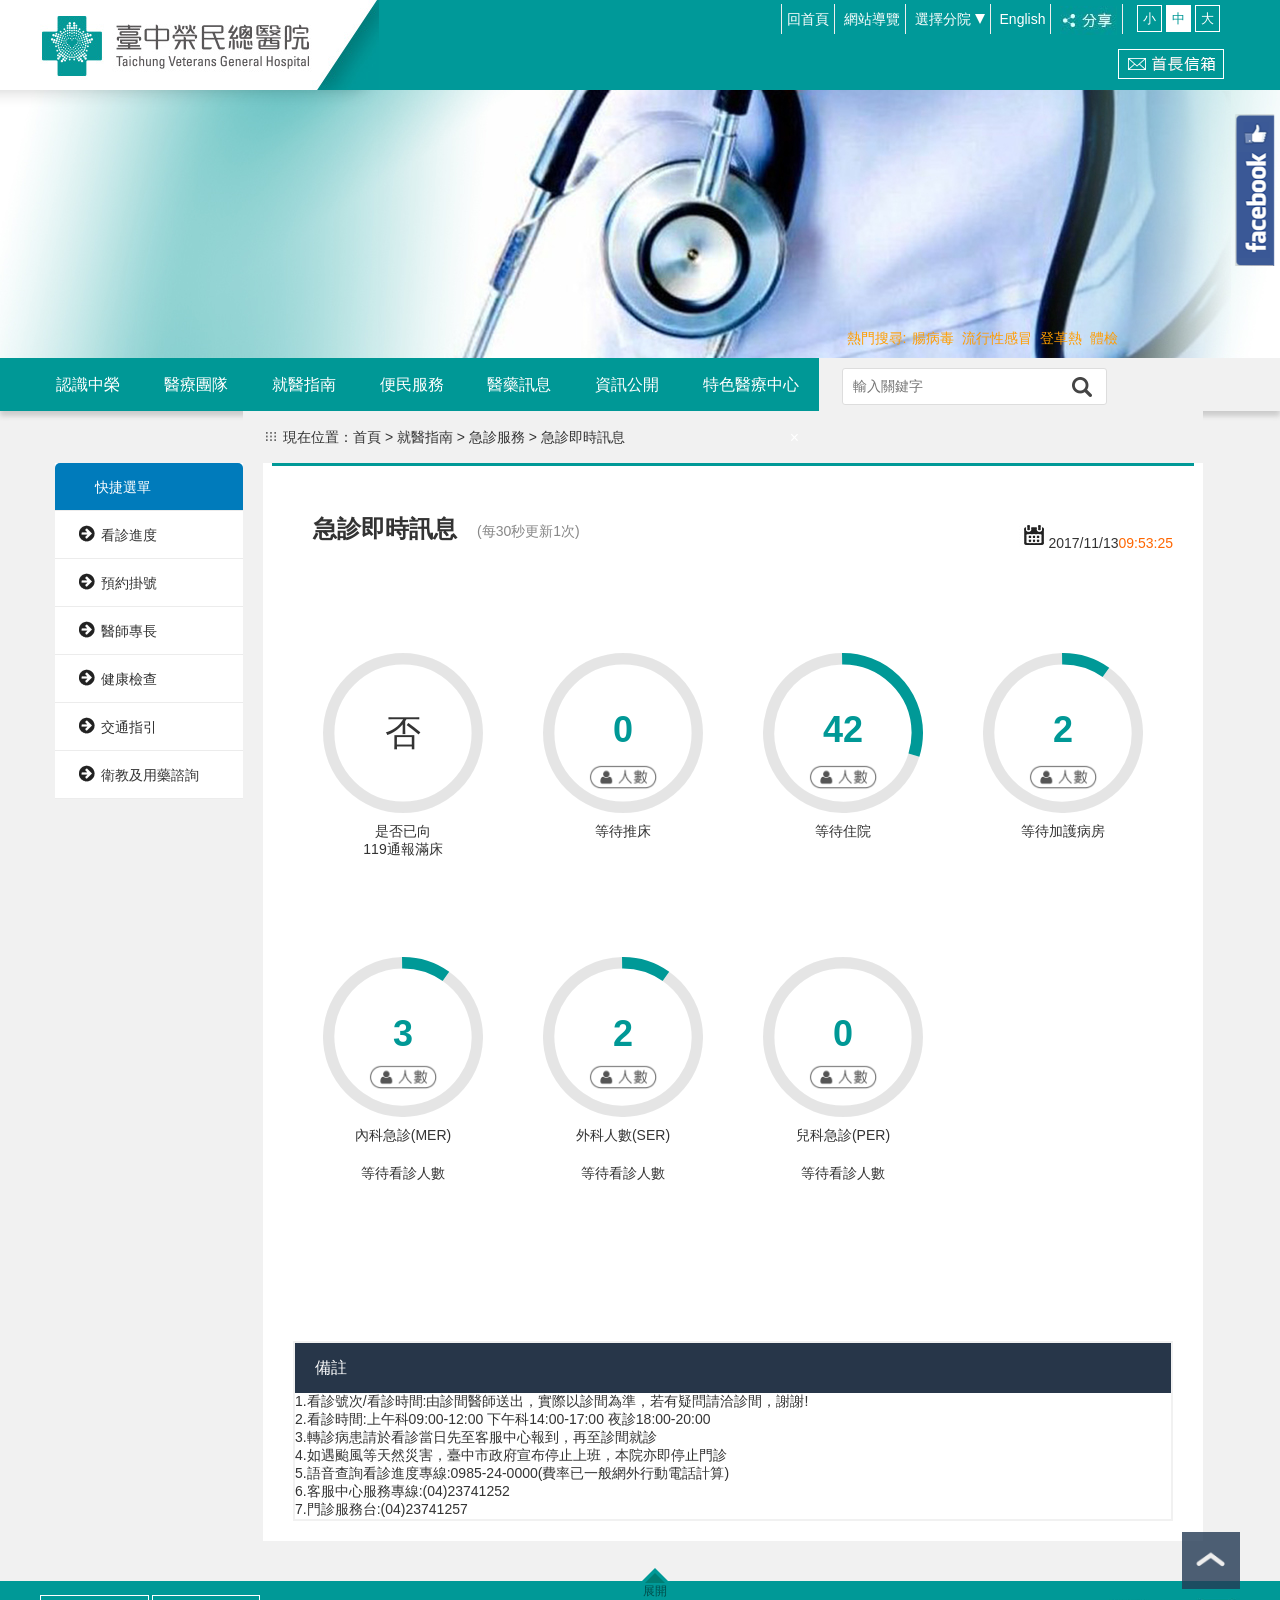
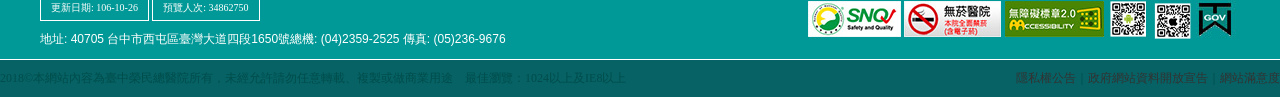
==== yiyuan/急診即時訊息.html @ 3c684f99 "a" ====
<html lang="en">
<head>
    <meta charset="UTF-8">
    <title>急診即時訊息</title>
    <meta name="viewport" content="width=device-width, initial-scale=1, maximum-scale=1, user-scalable=no">
    <meta name="apple-mobile-web-app-capable" content="yes">
    <meta name="apple-mobile-web-app-status-bar-style" content="black">
    <meta name="format-detection" content="telephone=no">
    <link href="assets/css/swiper.min.css" rel="stylesheet"/>
    <link href="assets/css/base.css" rel="stylesheet"/>
    <link href="assets/css/main.css" rel="stylesheet"/>
    <link href="assets/css/schedule.css" rel="stylesheet">
    <link href="assets/css/gongneng.css" rel="stylesheet"/>

    <!-- jQuery v1.9.1 -->
    <script type="text/javascript" src="assets/lib/jquery.min.js"></script>
    <!-- fancyBox v2.1.5 -->
    <link type="text/css" rel="stylesheet" href="assets/css/jquery.fancybox.css" />
    <script type="text/javascript" src="assets/lib/jquery.fancybox.min.js"></script>
    
</head>
<body id="body">
    <header class="header danwei-header" id="header">

        <div class="top-col">

        <div class="mw clearfix">

                <div class="search-icon-col">
                    <img class="search-icon" src="assets/img/home_03.png">
                </div>

            		<span class="search-col">

                        <span class="input-col">
                        <input type="text" placeholder="關鍵字搜尋..." />
                        <img  src="assets/img/home_03.png">
                        </span>


                        <span class="text-col">熱門搜尋: 腸病毒 流行性感冒 登革熱</span>

                    </span>

                  <span class="font-col">
                        <button type="button" id="button-small" class="button-classclose" onClick="doZoom(12)">小</button>

                        <button type="button" id="button-mid" class="button-classon" onClick="doZoom(14)">中</button>

                        <button type="button" id="button-big" class="button-classclose" onClick="doZoom(16)">大</button>
                    </span>

        </div>

        </div>


        <div class="mw-top second-col clearfix">


            <a href="index.html" >
                        <img class="logo-col" src="assets/img/danwei/danwei_logo.jpg" />
            </a>


            <span class="link">


                <span class="left-text">

                 <span class="line-col">
                 <a href="index.html">
                 <font color="#FFFFFF">
                回首頁
                </font>
                </a>
                </span>
                <span class="line-col">
                網站導覽
                </span>

               <span class="line-col">
                    <span class="text-detail">
                    選擇分院 <div class="T3"></div>
                    </span>

                    <div class="xiala-list" style="color:#000"> 
                        <div>——分院——</div>
                        <a href="###" style="color:#000">埔里分院</a>
                        <a href="###" style="color:#000">嘉義分院</a>
                        <a href="###" style="color:#000">灣橋分院</a>
                       <div>——版本——</div>
                        <a href="###" style="color:#000">國際醫療</a>
                        <a href="###" style="color:#000">兒童專區</a>
					</font>
                    	</div>

                </span>


                </span>

                <span class="line-col">
              <a  href="index_en.html"><font color="#FFFFFF">English</font></a>
                </span>


           <span class="line-col" >

                <span class="share">
				<a class="fancybox" data-fancybox-type="iframe" href="https://www.addtoany.com/share#url=http://hospita.dodobar.tw">
                    <img src="assets/img/department_05.jpg" />
                </a>
				<script type="text/javascript">
                    $(".fancybox").fancybox();
                </script>
                </span>

           </span>
               
                     <span class="jia-jian"  >

                                         <span class="font-col">
                                                    <button type="button" id="button-small-m" class="button-class1" onClick="doZoom(12)">小</button>

                                                    <button type="button" id="button-mid-m" class="button-class2" onClick="doZoom(14)">中</button>

                                                    <button type="button" id="button-big-m" class="button-class1" onClick="doZoom(16)">大</button>
                                         </span>
                    </span>
            </span>


            <span class="yuyan">
                <a href="mailto:12424@qq.com" ><img  src="assets/img/home_21.png" style="top:+5px; "></a>
            </span>




        </div>

        <div class="hover-col" >
            <a href="javascript:void(0)" >
                <img src="assets/img/shareCol_01.png" />
                <div class="fb-page"  id="fb-page"  data-href="https://www.facebook.com/vghtc/" data-tabs="timeline" data-height="550"  data-width="350" data-small-header="true" data-adapt-container-width="false" data-hide-cover="false" data-show-facepile="true">
                    <blockquote cite="https://www.facebook.com/vghtc/" class="fb-xfbml-parse-ignore">
                    </blockquote>
                </div>
            </a>
        </div>

        <img class="menu-list" src="assets/img/menu.jpg" />

          
        <div class="menu-col clearfix">

        <div class="mw">
        <a href="index.html" class="logo-link">
                    <img class="logo" src="assets/img/logo.png" />
        </a>

               <div class="a danwei-menu daohan">
                 	 <a href="###">認識中榮</a>
			      	 <a href="###">醫療團隊</a>
			      	 <a href="###">就醫指南</a>
			      	 <a href="###">便民服務</a>
			      	 <a href="###">醫藥訊息</a>
			      	 <a href="###">資訊公開</a>
			      	 <a href="###">特色醫療中心</a>
            </div>


      <span class="search-col search-cld">
            <input type="text" placeholder="關鍵字搜尋" />
            <img src="assets/img/danwei/danwei_19.png">
        </span>



	     </div>

        </div>




    </header>


<div class="danwei-banner">


    <div class="banner-img" style="background: url('assets/img/gongneng/banner01.jpg') center center;background-size:cover;">

        <div class="mw">

            <div class="hot-search">熱門搜尋: <a href="###">腸病毒</a> <a href="###">流行性感冒</a> <a href="###">登革熱</a> <a href="###">體檢</a></div>

        </div>

    </div>


          <div class="themiddleof menu-list-col">
        <div class="themiddleof1">

      	 <a href="###">認識中榮</a>
      	 <a href="###">醫療團隊</a>
      	 <a href="###">就醫指南</a>
      	 <span class="has-child">

             <span>便民服務</span>

             <div class="child-list">
                 <a href="###">申辦服務</a>
                 <a href="###">院內環景導覽</a>
                 <a href="###">首長信箱</a>
                 <a href="###">看診進度</a>
                 <a href="###">急診．住院名單查詢</a>
                 <a href="###">衛教專區</a>
                 <a href="###">訪視新生兒</a>
                 <a href="###">服務電話</a>
                 <a href="###">藥物諮詢</a>
                 <a href="###">熱門網頁推薦</a>
                 <a href="###">身心障礙資訊</a>
                 <a href="###">捐物/捐款徵信</a>
                 <a href="###">器官移植專區</a>
                 <a href="###">QR Code & APP專區</a>
             </div>

         </span>
      	 <a href="###">醫藥訊息</a>
      	 <a href="###">資訊公開</a>
      	 <a href="###">特色醫療中心</a>

            <span class="menu-close">×</span>


      </div>
      		<div class="themiddleof2">
            <a href="###" class="search" style="width:350px; height:100%; background-color:#f1f1f1;">
                <input type="text" placeholder="輸入關鍵字" style="margin-top:10px;" />
                <img src="assets/img/home_03.png" style="display:inline-block; left:250px; margin-top:10px"/>
            </a>
        
        </div>
        </div>
    <div class="content-col">
        <div class="content" >
            <div class="leftnavigation">
                <a href="###" class="on"><img src="assets/img/gongneng/gongneng_15.png" />快捷選單</a>
                <a href="###"><img src="assets/img/gongneng/gongneng_15.png" />看診進度</a>
                <a href="###"><img src="assets/img/gongneng/gongneng_15.png" />預約掛號</a>
                <a href="###"><img src="assets/img/gongneng/gongneng_15.png" />醫師專長</a>
                <a href="###"><img src="assets/img/gongneng/gongneng_15.png" />健康檢查</a>
                <a href="###"><img src="assets/img/gongneng/gongneng_15.png" />交通指引</a>
                <a href="###"><img src="assets/img/gongneng/gongneng_15.png" />衛教及用藥諮詢</a>
            </div>
            <div class="rightnavigation notPicDetail">
            
                <span id="d" class="title-col"><img src="assets/img/gongneng/gongneng_03.png" class="nonoimg">現在位置：首頁  >  就醫指南  >  急診服務  >   急診即時訊息 </span>
                <div class="rightnavigation_nav">
                    <h3 class="title"  style="float:left; font-size:24px;">急診即時訊息</h3><span style="position:relative;top:+30px;color:#888888;">(每30秒更新1次)</span>
<span style="position:relative;top:+30px;float:right;"><img src="assets/img/zixun/zixun_11.jpg">2017/11/13<span style="color:#F60">09:53:25</span></span>
<div style="clear:both"></div>
                    
                    <div class="newContent">
		
         <ul class="yuanhuan clearfix" style=" margin:10% 0 10% 0; display: block;">
                <li>
                <div id="circle1" class="annulus-col"></div>

                <div class="middle">
                    否
                </div>

                <p>是否已向<br/>
                119通報滿床</p>
                </li>
                <li>
                    <div id="circle2" class="annulus-col"></div>

                    <div class="middle">
                        <b class="green">0</b>
                    </div>
                    <img src="assets/img/renshu.png"/>


                    <p>等待推床</p>
                </li>
                <li>
                    <div id="circle3" class="annulus-col"></div>

                    <div class="middle"><b class="green">42</b></div>
                    <img src="assets/img/renshu.png"/>

                    <p>等待住院</p>
                </li>
                <li>
                    <div id="circle4" class="annulus-col"></div>

                    <div class="middle"><b class="green">2</b></div>
                    <img src="assets/img/renshu.png"/>

                    <p>等待加護病房</p>
                </li>
            </ul>
            
            <!------------------------------------------------>
            
            <ul class="yuanhuan clearfix" style=" margin:10% 0 10% 0; display: block;">
                
                <li>
                    <div id="circle5" class="annulus-col"></div>

                    <div class="middle">
                        <b class="green">3</b>
                    </div>
                    <img style="top:+45%;" src="assets/img/renshu.png"/>


                    <p>內科急診(MER)</p><p>等待看診人數</p>
                    
                </li>
                <li>
                    <div id="circle6" class="annulus-col"></div>

                    <div class="middle"><b class="green">2</b></div>
                    <img style="top:+45%;" src="assets/img/renshu.png"/>

                    <p>外科人數(SER)</p>
                    <p>等待看診人數</p>
                </li>
                <li>
                    <div id="circle7" class="annulus-col"></div>

                    <div class="middle"><b class="green">0</b></div>
                    <img style="top:+45%;" src="assets/img/renshu.png"/>

                    <p>兒科急診(PER)</p>
                    <p>等待看診人數</p>
                </li>
            </ul>
            </div>
                        
                        

 <div style="clear:both;height:60px;"></div>
 
<ul style="border: 2px #f1f1f1 solid">
<li style="width:100%; float:left; background-color:#273649">
<span class="left" style="margin-left:20px; margin-top: 20px; height:50px; line-height:50px; color:#FFF; font-size:16px">備註</span>
</li> 
                                     
<li class="item" style="word-break:break-all; width:100%;">
<span>1.看診號次/看診時間:由診間醫師送出，實際以診間為準，若有疑問請洽診間，謝謝!<br></span>
<span>2.看診時間:上午科09:00-12:00 下午科14:00-17:00 夜診18:00-20:00<br></span>
<span>3.轉診病患請於看診當日先至客服中心報到，再至診間就診<br></span>
<span>4.如遇颱風等天然災害，臺中市政府宣布停止上班，本院亦即停止門診<br></span>
<span>5.語音查詢看診進度專線:0985-24-0000(費率已一般網外行動電話計算)<br></span>
<span>6.客服中心服務專線:(04)23741252<br></span>
<span>7.門診服務台:(04)23741257<br></span>
</li>
</ul>
							



                    

                     </div>                  
					</div>
                   </div>
	            </div>
            </div>
	   </div>
    </div>
</div>


  <div class="zhankai">
     <div class="mw"> 

         <div class="zhankai-btn" id="zhankai-btn">
         <div class="zhankai-btn-small" id="zhankai-btn-small"></div>
         <span id="zhankai-btn-name">展開</span></div>
            

     <ul class="list clearfix" id="list-clearfix" hidden="li";>
                <BR>
                <li>
                    <div class="title">認識中榮</div>

                    <a href="###">
                        我們的家長
                    </a>
                    <a href="###">
                        沿革
                    </a>

                    <a href="###">
                        特色與貢獻
                    </a>

                    <a href="###">
                        組織架構
                    </a>


                    <a href="###">
                        醫療服務及研究統計．<br/>
                        服務規模
                    </a>



                    <a href="###">
                        願景．未來展望
                    </a>

                    <a href="###">
                        我們的榮耀
                    </a>

                    <a href="###">
                        民眾感謝函
                    </a>
                    
                    
                     <div class="title">就醫指南</div>
                    <a href="###"></a>

                    <a href="###">院內停車位資訊</a>
                    <a href="###">掛號服務</a>
                    <a href="###">門診服務</a>
                    <a href="###">住院暨出院服務</a>
                    <a href="###">急診服務</a>
                    <a href="###">收費說明</a>
                    <a href="###">高階健康檢查</a>
                    <a href="###">交通指南</a>
                    <a href="###">病人權利</a>
                    <a href="###">常見問答集</a>

                </li>

         <li>
           <div class="title">醫療團隊</div>
             <a href="###">內科部</a>
             <a href="###">外科部</a>
             <a href="###">婦女醫學部</a>
             <a href="###">兒童醫學部</a>
             <a href="###">口腔醫學部</a>
			 <a href="###">家庭醫學部</a>
             <a href="###">眼科部</a>
             <a href="###">護理部</a>
             <a href="###">藥學部</a>
             <a href="###">重症醫學部</a>
             <a href="###">神經醫學中心</a>
             <a href="###">心臟血管中心</a>
             <a href="###">放射線部</a>
             <a href="###">病理檢驗部</a>
             <a href="###">急診部</a>
             <a href="###">骨科部</a>
             <a href="###">精神部</a>
             <a href="###">耳鼻喉頭頸部</a>
             <a href="###">麻醉部</a>
             <a href="###">放射腫瘤部</a>
             <a href="###">復健科</a>
             <a href="###">皮膚科</a>
             <a href="###">核醫部</a>
             <a href="###">傳統醫學科</a>
             <a href="###">營養室</a>
             <a href="###">品質管理中心</a>
             <a href="###">感染管制中心</a>                   

           </li>

                <li>
                    <div class="title">便民服務</div>

                    
                    <a href="###">申辦服務</a>
                    <a href="###">院內環境導覽</a>
                    <a href="###">首長信箱</a>
                    <a href="###">看診進度</a>
                    <a href="###">急診，住院名單查詢</a>
                    <a href="###">衛教專區</a>
                    <a href="###">訪視新生兒</a>
                    <a href="###">服務電話</a>
                    <a href="###">藥物諮詢</a>
                    <a href="###">熱門網頁推薦</a>
                    <a href="###">身心障礙資訊</a>
                    <a href="###">捐物/捐款徵信</a>
                    <a href="###">器官移植專區</a>
                    <a href="###">QR Code & APP專區</a>


                </li>


                <li>
                    <div class="title">訊息專區</div>
                    <a href="###">最新消息</a>

                    <a href="###">門診公告</a>
                    <a href="###">重大政策</a>
                    <a href="###">徵才訊息</a>
                    <a href="###">學術活動訊息</a>
                    <a href="###">記者會訊</a>
                    <a href="###">門診衛教時間</a>
                    <a href="###">中榮醫訊與中榮醫教</a>
                    <a href="###">多媒體專區</a>
		
					<a href="###"></a>
					<a href="###"></a>
                    <a href="###"></a>
                    <a href="###"></a>
                    <a href="###"></a>
                    <a href="###"></a>
                    <a href="###"></a>
                    <a href="###"></a>
                     <div class="title">專業人士常用連結</div>
                     <a href="###">品質指標資訊平台</a>
                     <a href="###">轉診轉檢報告查詢</a>
                     <a href="###">代檢報告查詢</a>
                     <a href="###">中榮轉診檢資訊平台</a>
                     <a href="###">AIR代檢報告查詢</a>
                     <a href="###">外包人員專屬資料系統</a>
                     <a href="###">榮家榮院專屬資料系統</a>
                     <a href="###">其他連結推薦</a>
                </li>


                <li>
                    <div class="title">資訊公開</div>
                    <a href="###">政府公開資訊</a>
                    <a href="###">主題專區</a>
                    <a href="###">權利宣告</a>
                    <a href="###">網站滿意度調查</a>
                    <a href="###">問卷調查</a>
                    <a href="###">病人滿意度調查檢果 <br>與改善措施</a> 
                    <a href="###">下載專區</a>
                    
                    <a href="###"></a>
                    <a href="###"></a>
                    <a href="###"></a>
                    <a href="###"></a>
                    <a href="###"></a>
                    <a href="###"></a>
                    <a href="###"></a>
                    <a href="###"></a>
                    <a href="###"></a>
                    <a href="###"></a>
                    
                    <div class="title">院內相關連結</div>
                  	<a href="###">員工入口網</a>
                    <a href="###">新進人員報到專區</a>
                    <a href="###">中榮ｅ學網</a>
                    <a href="###">本院合作醫院</a>
                    <a href="###"></a>
                    <a href="###"></a> 
                    <a href="###"></a>
                    <a href="###"></a>
                </li>


                <li>
                    <div class="title">特色醫療中心</div>
					<a href="###">國際醫療中心</a>
                    <a href="###">整合性癌症中心</a>
                    <a href="###">遺傳諮詢中心</a>
                    <a href="###">高齡醫學中心</a>
                    <a href="###">整合癌症資源中心</a>
                    <a href="###">攝護腺疾病防治中心</a>
                    <a href="###">安寧緩和醫學科</a>
                    <a href="###">健康管理中心</a>
                    <a href="###">美容醫學中心</a>
                    <a href="###">中榮技術轉移中心</a>
                    <a href="###">臨床試驗中心</a>
                    <a href="###">醫學倫理與法律中心</a>
                    <a href="###">糖尿病人保健中心</a>
                    <a href="###">磁振造影健檢中心</a>
                    <a href="###">腦中風中心</a>
                    <a href="###">生殖醫學中心</a>
                    <a href="###">罕病暨血友病中心</a>
                    <a href="###">兒童發展聯合評估中心</a>
                    <a href="###">中榮植牙中心</a>
                    <a href="###">肝病中心</a>

                </li>


            </ul>
        </div>


    </div>

    <footer class="footer" style="clear: both;">




        <div class="mw">


 
            <div class="clearfix">

              <div class="left">
                <div class="riqi">
                <span class="green-bg">更新日期: 106-10-26</span>
                <span class="green-bg">預覽人次: 34862750</span>
                </div>

                  <div class="left"><span>地址: 40705 台中市西屯區臺灣大道四段1650號</span><span>總機: (04)2359-2525</span>  <span> 傳真: (05)236-9676</span>
                  </div>
      </div>          

                <div class="right">
                    <img src="assets/img/home_89.png">
                    <img src="assets/img/home_92.png">
                    <img src="assets/img/home_94.png">
                    <img src="assets/img/home_95.png">
                    <img src="assets/img/home_96.png">
                    <img src="assets/img/home_97.png">

	           </div>

            </div>

            <img class="to-top" id="scrollTop" src="assets/img/home_98.png">

      </div>

 		<div class="clearfix wenzi">
         <div class="left-moblie">
                2018©本網站內容為臺中榮民總醫院所有，未經允許請勿任意轉載、複製或做商業用途　最佳瀏覽：1024以上及IE8以上
				</div>
                <div class="right-moblie">
                         <a href="###">隱私權公告</a>｜<a href="###">政府網站資料開放宣告</a>｜<a href="###">網站滿意度</a>
                </div>
            </div>

</footer>


<script src="assets/lib/circle-progress.js"></script>
<script src="assets/lib/swiper.min.js"></script>
<script src="assets/js/common.js"></script>
<script>
function doZoom(size){
if(size==12)
{
var size=12;
document.getElementById("button-small").className='button-class2';
document.getElementById("button-mid").className='button-class1';
document.getElementById("button-big").className='button-class1';
document.getElementById("button-small-m").className='button-class2';
document.getElementById("button-mid-m").className='button-class1';
document.getElementById("button-big-m").className='button-class1';
var chagefz=document.getElementById("body");
chagefz.style.fontSize=Number(size)+ "px" ;
}
if(size==14)
{
var size=14;	
document.getElementById("button-small").className='button-class1';
document.getElementById("button-mid").className='button-class2';
document.getElementById("button-big").className='button-class1';

document.getElementById("button-small-m").className='button-class1';
document.getElementById("button-mid-m").className='button-class2';
document.getElementById("button-big-m").className='button-class1';
var chagefz=document.getElementById("body");
chagefz.style.fontSize=Number(size)+ "px" ;
}
if(size==16)
{
var size=16;
document.getElementById("button-small").className='button-class1';
document.getElementById("button-mid").className='button-class1';
document.getElementById("button-big").className='button-class2';

document.getElementById("button-small-m").className='button-class1';
document.getElementById("button-mid-m").className='button-class1';
document.getElementById("button-big-m").className='button-class2';
var chagefz=document.getElementById("body");
chagefz.style.fontSize=Number(size)+ "px" ;
}
}


 
	    $(".header .menu .share .hover-col a").click(function()
    {	$("#fb-page").toggle();
	    $(this).parent().toggleClass("active");	
    });
	
$(".header .menu .share .hover-col a").click(function(d, s, id) {	

  var js, fjs = d.getElementsByTagName(s)[0];
  if (d.getElementById(id)) return;
  js = d.createElement(s); js.id = id;
  //js.src = 'https://connect.facebook.net/zh_TW/sdk.js#xfbml=1&version=v2.12';
  fjs.parentNode.insertBefore(js, fjs);
}(document, 'script', 'facebook-jssdk'));
	
  $(".zhankai-btn").click(function()
    {
		$("#list-clearfix").toggle();
		if($("#zhankai-btn-name").text() =='收起')
		{
		document.getElementById("zhankai-btn-name").innerHTML='展開';	
		document.getElementById("zhankai-btn").className = " zhankai-btn";
		document.getElementById("zhankai-btn-small").className = "zhankai-btn-small";
		
		}
		else
		{
		document.getElementById("zhankai-btn-name").innerHTML='收起';  	
		document.getElementById("zhankai-btn").className = " zhankai-btn-close";
		document.getElementById("zhankai-btn-small").className = "zhankai-btn-close-small";
		
		}
    });
	    $(".rightnavigation .rightnavigation_nav .rightnavigation_content .bottom li .top").click(function()
    {
        $(this).parent().toggleClass("active");

    });



    $(".header .menu-list").click(function()
    {
        $("body").addClass("active");
    });



    $(".header .search-icon").click(function()
    {
        $(this).parent().next().toggleClass("active");
    });


	
    $("table tr .aboutNews").click(function() {
        window.location.href = "最新消息詳情.html"
    });
	
	 $('#circle1').circleProgress({
		startAngle:4.7,
        value: 0,
        size: 160,
        easing: "circleProgressEasing",
        fill: {
            color:"#009997"
        }
    });

    $('#circle2').circleProgress({
		startAngle:4.7,
        value: 0,
        size: 160,
        easing: "circleProgressEasing",
        fill: {
            color:"#009997"
        }
    });

    $('#circle3').circleProgress({
		startAngle:4.7,
        value: 0.3,
        size: 160,
        easing: "circleProgressEasing",
        fill: {
            color:"#009997"
        }
    });
	
	$('#circle4').circleProgress({
		startAngle:4.7,
        value: 0.1,
        size: 160,
        easing: "circleProgressEasing",
        fill: {
            color:"#009997"
        }
    });

	$('#circle5').circleProgress({
		startAngle:4.7,
        value: 0.1,
        size: 160,
        easing: "circleProgressEasing",
        fill: {
            color:"#009997"
        }
    });
	
	$('#circle6').circleProgress({
		startAngle:4.7,
        value: 0.1,
        size: 160,
        easing: "circleProgressEasing",
        fill: {
            color:"#009997"
        }
    });
	
	$('#circle7').circleProgress({
		startAngle:4.7,
        value: 0,
        size: 160,
        easing: "circleProgressEasing",
        fill: {
            color:"#009997"
        }
    });

if($(window).width()<=640)
{

    $(".menu-list-col .has-child>span").click(function()
    {
        $(this).parent().toggleClass("active");

    });

}

	
</script>

</body>
</html>
---- yiyuan/assets/css/base.css ----
/*reset.css*/
html{color: #000;background: #fff;overflow-y: scroll;-webkit-text-size-adjust: 100%;-ms-text-size-adjust: 100%;}
html *{outline: 0;-webkit-text-size-adjust: none;-webkit-tap-highlight-color: rgba(0,0,0,0)}
html,body{width:100%;height:100%;font-family: sans-serif;font-size:14px;}
body,div,dl,dt,dd,ul,ol,li,h1,h2,h3,h4,h5,h6,pre,code,form,fieldset,legend,input,textarea,p,blockquote,th,td,hr,button,article,aside,details,figcaption,figure,footer,header,hgroup,menu,nav,section{margin: 0;padding: 0}
input,select,textarea{font-size: 100%}
table{border-collapse: collapse;border-spacing: 0}
fieldset,img{border: 0}
abbr,acronym{border: 0;font-variant: normal}
del{text-decoration: line-through}
address,caption,cite,code,dfn,em,th,var{font-style: normal;font-weight: 500}
ol,ul{list-style: none}
caption,th{text-align: left}
h1,h2,h3,h4,h5,h6{font-size: 100%;font-weight: 500}
q:before,q:after{content: ''}
sub,sup{font-size: 75%;line-height: 0;position: relative;vertical-align: baseline}
sup{top: -.5em}
sub{bottom: -.25em}
a:hover{text-decoration: none;}
ins,a{text-decoration: none}


/** common **/
html{height:100%;}
body{font-family: "微软正黑体","Microsoft YaHei",Arial;min-height:100%;-webkit-font-smoothing: antialiased;color:#333;min-height:100%;}
button{border:0px;text-align: center;cursor: pointer;display: inline-block;}
button,input,select,textarea{font-family: Microsoft YaHei;}
input:active{border:1px solid #000;}
input[type=text],textarea,select,input[type=password]{padding-left:10px;box-sizing: border-box;border:1px solid #cfd6e2;}
input[type=button]{border:1px solid #cfd6e2;cursor: pointer;}
a{color:#333;}
a:hover{color:#009997;}
.fl{float: left;}
.hide{display: none;}
.show{display: block;}
.clearfix:after{content:''; display: block; height:0; clear:both;}
.clearfix{zoom:1;}
.button-class1{
border:solid 1px #FFFFFF; 
background-color:#009896; 
color:#FFF;
width:25px;text-align: center;
line-height: 25px;}
.button-class2{
border:solid 1px #FFFFFF;
background-color:#FFFFFF; 
color:#009896;
    width:25px;text-align: center;
    line-height: 25px;}
.button-classon{
border:solid 1px #000;
background-color:#000; 
color:#FFF;
width:25px;text-align: center;
line-height: 25px;
}
.button-classclose{
border:solid 1px #000; 
background-color:#FFF; 
color:#000;
width:25px;text-align: center;
line-height: 25px;
;}
.mt10{margin-top:10px!important;}

.green{color:#009896!important;}


.modal-col{width:100%;height:100%;position: fixed;background: rgba(0,0,0,0.5);top:0;left:0;z-index:1000;display: none;}
.modal-dialog{width:802px;height:100%;display: table;margin:0 auto;}
.modal-dialog-col{display: table-cell;vertical-align: middle;}
.modal-dialog-col .bigPic{width:800px;}

.modal-dialog-col .close-col{display: block;margin:20px auto 0 auto;color:#fff;font-size:14px;border-radius: 5px;padding:0 10px;background: #6e757c;}
.modal-dialog-col .close-col .cha{font-size:24px;}
.modal-dialog-col .close-col span{display: inline-block;vertical-align: middle;}

.red-text{color:#ff0000!important;}


.modal-agree-col{width:100%;height:100%;position: fixed;background: rgba(0,0,0,0.5);top:0;left:0;z-index:1000;display: none;}
.modal-agree-dialog-col{width:40%;height:50%;background-color: white; border-radius: 10px; position: absolute; top: 0; left: 0; bottom: 0px; right: 0px; margin: auto; padding: 40px; overflow:scroll;}
.modal-agree-dialog-col .title{font-size: 20px; color: black; display: block; margin-bottom: 20px;}
.modal-agree-dialog-col .content{font-size: 14px; text-align: left; background:#FFF;}

.modal-agree-dialog-col .close-col{display: block;margin:60px auto 0;color:#fff;font-size:14px;border-radius: 5px;padding:5px 20px;background: #007571;}
/****************************************************/
    ul.drop-down-menu {
        border: #ccc 1px solid;
        display: inline-block;
        font-family: 'Open Sans', Arial, sans-serif;
        font-size: 13px;
    }
	    ul.drop-down-menu a:hover { /* 滑鼠滑入按鈕變色*/
        color: #red;
    }
    ul.drop-down-menu li:hover > a { /* 滑鼠移入次選單上層按鈕保持變色*/
        
        color: #red;
    }

  ul.drop-down-menu ul { /*隱藏次選單*/
        display: none;
    }

    ul.drop-down-menu li:hover > ul { /* 滑鼠滑入展開次選單*/
        display: block;
    }

	ul.drop-down-menu li ul li img{
		
	float:left; margin-top:10px;
	}

.danwei-banner .news-list li .teg{border-radius: 0;width:60px;height:60px;padding:12px;box-sizing: border-box;text-align: center;top:0;}
				
.T3 {
border-right: 5px solid #009896;
border-left: 5px solid #009896;
border-top: 10px solid #FFF;
display:inline-block;
}
.pageBottom1{background-color: white; position: relative; height: 80px;}
    .pageBottom1 .backBtn{border-radius: 5px; border: solid 2px #2c3e50; position: absolute; left: 5%; margin-left: -45px; width: 90px; margin-top: 30px;}
    .pageBottom1 .backBtn span{position: relative; top: 5px; margin-right: 10px;}
    .pageBottom1 .backBtn:hover{background-color: #f0f4f4;}
	.nonoimg{}
	.three-img-1{float:right; margin-right:50px;}
	.three-img{float:right; margin-right:5px;}
	

@media  screen and  (max-width: 640px) {
.pageBottom1{background-color: white; position: relative; height: 80px;}
    .pageBottom1 .backBtn{border-radius: 5px; border: solid 2px #2c3e50; position: absolute; left: 10%; margin-left: -45px; width: 90px; margin-top: 30px;}
    .pageBottom1 .backBtn span{position: relative; top: 5px; margin-right: 10px;}
    .pageBottom1 .backBtn:hover{background-color: #f0f4f4;}
	.nonoimg{ display:none;}
	.three-img-1{ display:none;}
	.three-img{ display:none;}
	.swiper-pagination{display:none;}
	.fancybox{ display:none;}
	.share{ right:10px;}
}



.swiper-pagination-bullet{border:2px solid #fff;background: transparent;opacity: 1;width:12px;height:12px;}
.swiper-pagination-bullet-active{background: #fff;}
---- yiyuan/assets/css/main.css ----
.login-col{/*background: url("../img/loginBg.jpg") right center;*/background-size:cover;height:100%;}

.login-form{position: relative;max-height:100%;overflow: hidden;float:right;}
.login-form .text{font-size:12px;color:#888888;position: absolute;bottom:2%;width:80%;left:7%}
.login-form .bg{width:630px;}

.login-btn{width:67%;position: absolute;top:83%;left:13%;cursor: pointer;}
.login-btn:hover{opacity: 0.9;}


.login-form input{width:67%;position: absolute;border:1px solid #eee;left:13%;height:5.4%;background: transparent;padding-left:10%;line-height: 5.5%;border-radius: 4px;}

.login-form input:focus{border:1px solid #009896;}

.login-form .user{top:54%;}

.login-form .pass{top:61%;}

.login-form .code{top:75%;width:58%;z-index:10;}

.verification-code img{width:30%;position: absolute;top:68%;left:13%;cursor: pointer;}

.refresh{width:8%;position: absolute;height:5%;display: inline-block;top:67.5%;right:19.5%;cursor: pointer;}


body{min-width:1200px;}

.mw{width:1200px;margin:0 auto;position: relative;}
.mw-top{width:1200px;margin:0 auto;position: relative;}

.home{position: relative;}
.banner{width:100%;}
.banner .banner-col{width:100%; display:block;}

.banner .xin{position: relative ;bottom:200px;left:0;}

.home-middle{position: relative;margin-top:0px;left:50%;width:100%;margin-left:-50%;margin-bottom:30px;}
.home-middle .text{font-size:14px;position: absolute;bottom:26%;color:#fff;width:100%;text-align: center;line-height: 22px;}
.home-middle li{float: left;background: #009997;height:250px;overflow:hidden;position: relative}
.home-middle li .bg{display: block;}
.home-middle li .bg1{display: block;}
.home-middle li .top-btn{position: absolute;top:30px;width:236px;left:100px;cursor: pointer;}
.home-middle li .bottom-btn{position: absolute;top:295px;width:192px;left:120px;cursor: pointer;}

.home-middle li .middle-btn{position: absolute;}
.home-middle li .btn1{left:20%;top:6%;cursor: pointer;}
.home-middle li .btn2{left:12%;top:42%;cursor: pointer;}
.home-middle li .btn3{left:12%;top:67%;cursor: pointer;}

.home-middle li .right-btn{position: absolute;height:50%;width:50%;}
.home-middle li .right-btn1{top:0;left:0;}
.home-middle li .right-btn2{top:0;left:50%;}
.home-middle li .right-btn3{top:50%;left:0;}
.home-middle li .right-btn4{top:50%;left:50%;}
.home-middle li .bottom-bg{display: none;}
.home-middle li .bottom-bg1{display: none;}

.home-middle-list a{display: block;float:left;}
.home-middle-list img{display: block;}
.home-middle-list .first-col{width:600px;float:left;}
.home-middle-list .second-col{float:left;}

.footer{background: #009997;color:#fff;height:90px;}
.footer .mw{position: relative;}
.footer a{color:color:#003332;}
.footer .bottom{font-size:12px;}
.footer .left{float:left;line-height:20px;margin-top:12px; font-size:12px;}
.footer .right{float:right;margin-top:15px; }
.footer .left-moblie{float:left;font-size:12px;color:#004d4b;font-family: Microsoft JhengHei;}
.footer .right-moblie{float:right; font-size:12px; color:#004d4b;font-family: Microsoft JhengHei;}
.footer .weizhi{position:absolute;top:12px;}
.footer .riqi{margin-top:-10px;}
.footer .wenzi{
	border-top: 1px solid #fff;
	padding: 10px 0px;
	margin-top: 0px;
	word-break: break-all;
	background-color: #066265;
	height: auto;
	width: 100%;
}

.footer .to-top{position: absolute;right:-64px;width:58px;bottom:70px;cursor: pointer;z-index:10000;}

.green-bg{background:#009997;display:inline-block;padding:2px 10px 2px 10px;color:#FFF; border:1px #FFF solid; margin-top:10px; margin-bottom:-15px; font-size:10px; font-family: Microsoft JhengHei;}
.footer .left .left{padding-bottom:10px;}
.zhankai{background: #f1f1f1;padding:0px 0 0px 0;border-top:2px solid #009997;}
.zhankai .mw{position: relative;}
.zhankai .list li{width:16.6%;box-sizing: border-box;padding-right:36px;font-size:14px;float:left;}
.zhankai .list li a{display: block;padding:4px 0;font-size:16px;color:#444;}
.zhankai .list li a:hover{color:#009896;}
.zhankai .list li .title{font-weight: bold;border-bottom:3px solid #222;padding-top:20px;margin-bottom:10px;font-size:16px;color:#222;padding-bottom:8px;}
/*
.zhankai .zhankai-btn{background: #009997;cursor:pointer;color:#fff;width:100px;height:40px;line-height:40px;position: absolute;left:50%;top:-36px;border-radius: 20px; text-align:center;
 border-color: transparent transparent transparent #0000FF;}
*/
.zhankai .zhankai-btn{
	position: absolute;left:50%;top:-30px;
    border-color: transparent transparent #009997 transparent;
    border-style: solid solid solid solid;
    border-width: 15px;
	font-size:9px;
	text-align:center;
    /* 設定 width、height 可更好理解原理 */
    height: 0px;
    width: 0px;
} 
.zhankai .zhankai-btn-small{
	position: absolute;left:-10px;top:-5px;
    border-color: transparent transparent #007D73 transparent;
    border-style: solid solid solid solid;
    border-width: 10px;
	font-size:9px;
	text-align:center;
    /* 設定 width、height 可更好理解原理 */
    height: 0px;
    width: 0px;
} 
.zhankai .zhankai-btn span{
	position: absolute;left:-25px;top:15px;
	width:50px;
	background:#009997;
	font-size:12px;
	color:#004d4b;
	}

.zhankai .zhankai-btn-close{
	position: absolute;left:50%;top:0px;
    border-color: #009997 transparent transparent transparent;
    border-style: solid solid solid solid;
    border-width: 15px;
	font-size:10px;
	text-align:center;
    /* 設定 width、height 可更好理解原理 */
    height: 0px;
    width: 0px;
} 
.zhankai .zhankai-btn-close-small{
	position: absolute;left:-10px;top:-15px;
    border-color: #007D73 transparent transparent transparent;
    border-style: solid solid solid solid;
    border-width: 10px;
	font-size:9px;
	text-align:center;
    /* 設定 width、height 可更好理解原理 */
    height: 0px;
    width: 0px;
} 
.zhankai .zhankai-btn-close span{
	position: absolute;left:-25px;top:0px;
	width:50px;
	background:#F1F1F1;
	font-size:12px;
	color:#004d4b;
	}

.zhankai .zhankai-btn img{position: relative;top:4px;margin:0 7px;}


.swiper-wrapper,.swiper-slide{height:auto!important;}

.huodong{background: #f3f3f3;color:#b5b5b5;}
.huodong .mw{width:1120px;position: relative;}
.huodong .table{font-size:16px;}
.huodong .table li>div{float:left;margin:0 2px;}
.huodong .table-header>div{border-bottom:2px solid #b5b5b5;line-height:32px;}
.huodong .table-header>div.cell1{padding-left:10px;}
.huodong .table .cell1{width:646px;position: relative;padding-left:100px;box-sizing: border-box;}
.huodong .table .cell1 img{position: absolute;left:10px;}
.huodong .table .cell2{width:152px;text-align: center}
.huodong .table .cell3{width:145px;text-align: center;}
.huodong .table .cell4{width:145px;text-align: center;}
.huodong .table.table-body{padding:10px 0;border-bottom:2px solid #31aba9;}
.huodong .table.table-body li{height:50px;line-height: 50px;}
.huodong .table .icon-new{position: relative;top:9px;margin:0 2px;}

.huodong .tab{border-bottom:2px solid #31aba9;margin-bottom:20px;font-size:18px;padding-top:50px;}
.huodong .tab span{display: inline-block;padding:8px 18px;border-radius: 4px 4px 0 0;border:2px solid #b5b5b5;border-bottom:0;cursor: pointer;}
.huodong .tab .active{background: #31aba9;color:#fff;border:2px solid #31aba9;border-bottom:0;}

.right-arrow-icon{width:20px;height:20px;background: url("../img/home_40.png");backgrounds-size:100% 100%;display: inline-block;position: relative;top:4px;}
.green-btn{background: #31aba9;color:#fff;border-radius: 4px;padding:8px 16px 9px 16px;}
.green-btn:hover{color:#fff;}

.huodong .green-btn{position: absolute;right:0;bottom:-38px;}
.huodong .bottom img{display: none;}

.lunbo .mw{width:1100px;padding:30px 0 16px 0;position: relative;}
.lunbo .swiper-container {
    width: 100%;
    height: 90px;
}
.lunbo1 .swiper-container {
    width: 100%;
    height: 40%;
	margin-bottom:20px;
}
.swiper-slide-img{width:95%; box-shadow:2px 2px 2px 2px #CCCCCC;}
.swiper-slide-date{ font-size:12px; color:#444444; text-align:left;padding:0 5%; word-break:break-all; background:#f1f1f1;}
.swiper-slide-content{ font-size:14px; text-align:left; padding:0 5%; word-break:break-all; overflow:hidden; height:10%;}
.swiper-slide-link{width:95%;font-size:14px; text-align:left;padding-left:5%;font-weight:bold; float:left; margin-top:30px;  height:30px;padding-top:3%; background:#F1f1f1;}
.swiper-slide-link:hover{ width:90%;font-size:14px; text-align:left; padding-left:5%;padding-top:3%; font-weight:bold; float:left; margin-top:30px;background:#008d8b; color:#FFF;padding-right:5%; height:30px;}
.swiper-slide-img:hover{ border:1px #008d8b solid;}
.swiper-slide {
 
    text-align: center;
    font-size: 18px;
    background: #FFF;
    display: -webkit-box;
    display: -ms-flexbox;
    display: -webkit-flex;
    display: flex;
	align-items: center;
	-webkit-box-pack: center;
    -ms-flex-pack: center;
    -webkit-justify-content: center;
 	justify-content: center;
    -webkit-box-align: center;
    -ms-flex-align: center;
    -webkit-align-items: center;

}

.lunbo img{width:172px;}

.lunbo .swiper-button-next.swiper-button-white, 
.swiper-container-rtl .swiper-button-prev.swiper-button-white{background: url("../img/home_76.png");opacity: 1;right:-53px;background-size:100% 100%;}

.lunbo .swiper-button-prev.swiper-button-white, .swiper-container-rtl .swiper-button-next.swiper-button-white{background: url("../img/home_73.png");opacity: 1;left:-56px;background-size:100% 100%;}

.lunbo .swiper-button-next, .swiper-button-prev{width:40px;height:40px;}

.yixun .left{width:50%;float:left;color:#b5b5b5;line-height: 30px;padding-top:70px;}
.yixun .right{width:50%;float:left;color:#b5b5b5;line-height: 30px;padding-top:70px;}
.yixun .left .left-col{width:188px;float:left;margin-right:50px;}
.yixun .left .left-col img{display: block;margin:0 auto;}
.yixun .left .left-col .green-btn{margin-top:30px;display: inline-block;text-align: center;width:160px;}
.yixun .left .right-col{width:320px;float:left;}
.yixun .left .top-col,.yixun .right .top-col{padding-bottom:50px;}


.yixun .child-title{border-top:1px solid #eee;margin-top:60px;width:90%;}

.yixun .left .title-col{font-weight: bold;font-size:24px;position: relative;padding-left:0;color:#009999;padding-bottom:8px;}
.yixun .left .title-col .line{background: #009999;width:3px;height:20px;display:inline-block;position: absolute;left:-20px;top:5px;}

.yixun .left input{width:320px;height:38px;box-sizing: border-box;line-height: 38px;border:1px solid #00a1c4;padding-left:30px;border-radius: 4px 0 0 4px;position: relative;top:1px;}
.yixun .left .dingyue{background: #00a1c4;color:#fff;width:116px;height:40px;display: inline-block;vertical-align:middle;margin:0 2px;border-radius: 0 4px 4px 0;position: relative;left:-8px;}
.yixun .left .quxiao{color:#fff;width:116px;height:40px;display: inline-block;vertical-align: middle;margin:0 2px;border-radius: 4px;}

.yixun .right .swiper-container {
    width: 100%;
    height: 443px;
}

.yixun .right .swiper-container img{width:299px;}

.yixun .right .lunbo-col{border:1px solid #eee;box-shadow: 0 2px 2px #ddd;padding:26px 18px 70px 18px;position: relative;}

.yixun .swiper-pagination{text-align: left;bottom:20px;}

.yixun .swiper-pagination .swiper-pagination-bullet{margin:0 5px;}

.yixun .swiper-pagination-bullet-active{background: #aaaaaa;}

.yixun .right .lunbo-col .green-btn-col{text-align: right;border-top:1px solid #eee;bottom:0;padding-top:10px;padding-bottom:10px;position: absolute;left:0;width:100%;box-sizing: border-box;padding-right:30px;}

.header{position: relative;z-index:10000;}
.header .logo-col{width:220px;margin-top:20px;float:left;}
.header .second-col .logo-col{margin-top:0;}
.header .top-col{border-bottom:1px solid #eee;height:30px;}
.header .top-col .fl{float:right;}
.header .top-col .text-col{line-height: 30px;margin-left:10px;}
.header .search-col{position: relative;margin:0 16px;float:left;}
.header .search-col .input-col{position: relative;}
.header .search-col .input-col img{position: absolute;right:3px;top:0;width:22px;cursor: pointer;}
.header .search-icon-col{display: none;}
.header .search-icon{cursor: pointer;width:22px;margin-left:6px;margin-top:10px;}
.header .search-col input{width:224px;height:26px;line-height: 26px;border:0;border-bottom:1px solid #333;}

.header .top-col .share{padding:0 2px;float:left;display: inline-block;}
.header .top-col .share img{position: relative;top:5px;}

.header .jia-jian{margin-left:10px;}
.header .jia-jian img{position: relative;top:8px;}
.header .top-col .left-text{float:left;margin-left:5px;}
.header .line-col{border-left:1px solid #eee;border-right:1px solid #eee;display: inline-block;line-height:30px;height:30px;padding:0 5px;border-left:0;position: relative;cursor: pointer;z-index:1000;vertical-align: middle;}
.header .line-col-share{border-left:1px solid #eee;border-right:1px solid #eee;display: inline-block;line-height:30px;height:30px;padding:0 5px;border-left:0;position: relative;cursor: pointer;float:left;}
.header .line-col:hover .xiala-list{display: block;}
.header .line-col .xiala-list{position: absolute;background: rgba(255,255,255,0.7);z-index:100;left:-5px;width:145px;top:28px;border:1px solid #eee;border-top:0;box-sizing: border-box;text-align: center;line-height: normal;display: none;}
.header .line-col .xiala-list a{display: block;padding: 10px 0; color:#000;}
.header .line-col .xiala-list a:hover{display: block;padding: 10px 0; color:#FFF; background:#0b9693;}
.header .line-col .xiala-list div{padding:5px 0;}
.header .line-col:first-child{border-left:1px solid #eee;}
.header .line-col img{position: relative;top:2px;}

.header .menu{float:right;margin-top:0px; display:block;}
.header .menu-list-col .menu-close{display: none;}
.header .menu a,.header .menu span{display: inline-block;margin:0 5px;cursor: pointer;position: relative;padding:21px 0 12px 0;}
.header .menu span .xiala-list{position: absolute;border:1px solid #eee;border-top:0;display:none;background: rgba(255,255,255,0.8);left:-25px;width:130px;z-index:1000;top:73px;text-align: center;line-height: normal;}
.header .menu span .xiala-list a{display: block;padding:5px 0;margin:0;}
.header .menu span .xiala-list a:hover{color:#fff;background: #009996;}
.header .menu span .xiala-list .has-child{color:#000;position: relative;line-height: normal;}
.header .menu span .xiala-list .has-child span{padding:5px 0;}
.header .menu span .xiala-list .has-child .child-list{background: rgba(255,255,255,0.8);width:120px;left:131px;top:0px;position: absolute;display: none;}
.header .menu span .xiala-list .has-child:hover{color:#fff;background: #009996;}
.header .menu span .xiala-list .has-child:hover .child-list{display: block;}
.header .menu>span:hover .xiala-list{display: block;}
.header .menu .share{margin:0 10px 0 10px;position: relative;top:9px;cursor: pointer;position: relative;z-index:100;padding:5px 0  10px 0;display: inline-block;}
.header .hover-col{position: fixed;top:114px;;display: block; width:500px; right:-335px;}
.header .hover-col a{display: block;float:left;position: relative;right:-120px; width:500px;}
.header .hover-col img{height:152px;float:left;display: block;}
.header .hover-col.active{width:500px;right:12px;}
.header .hover-col.active>img{display:block;}
.header .menu-list{display: none;}

.xunxi{padding-top:40px;}
.xunxi .tab-list{font-size:0;padding:20px 0 50px 0;text-align: center;color:#777777;}
.xunxi .tab-list span{background: #eeeeee;display: inline-block;font-size:24px;padding:5px 25px;cursor: pointer;}
.xunxi .tab-list span.active{background: #009997;color:#fff;position: relative;}
.xunxi .tab-list span.active:before{content: ' ';display: block;border-top:6px solid #009997;position:absolute;bottom:-12px;left:50%;margin-left:-3px;border-left:6px solid transparent;border-bottom:6px solid transparent;border-right:6px solid transparent;}

.xunxi .mobile-zixun{display: none;}

.video-col{
	width: 402px;
	margin-top: 0px;
    float:left;
    height:234px;
	position: relative;
}
.video-col img{position: absolute;left:50%;top:50%;margin-left:-30px;margin-top:-30px;cursor: pointer;}
.video-col video{display: block;width:100%;height:234px;overflow: hidden;}
audio::-webkit-media-controls-enclosure, video::-webkit-media-controls-enclosure{opacity: 0.5;}

.xunxi .close-col{background: #777777;color:#fff;height:41px;width:150px;text-align: center;line-height: 40px;font-size:16px;position: absolute;left:200px;top:20px;}
.xunxi .close-col span{cursor: pointer;position: absolute;left:5px;font-size:20px;top:-1px;}

.forget-pass{position: absolute;top:89%;width:50%;left:50%;margin-left:-25%;}
.forget-pass img{width:100%;}
.forget-pass a{display: block;width:50%;height:100%;position: absolute;background: #000;}
.forget-pass a:first-child{left:0;top:0;}
.forget-pass a:last-child{right:0;top:0;}

.yuanhuan{margin:0 auto;}
.yuanhuan li{float:left;width:25%;position: relative;}
.yuanhuan li .middle{text-align: center;position: absolute;top:56px;font-size:36px;width:100%;text-align: center;}
.yuanhuan li canvas{margin:0 auto;display: block;}
.yuanhuan li p{text-align: center;padding:10px 0;}
.yuanhuan li img{position: absolute;left:50%;width:70px;margin-left:-35px;bottom:60px;}

.more-zixun{text-align: center;padding:20px 0 60px 0;}

.zixun .mw{width:1200px;}
.zixun .left{width:500px;float:left;margin-top:-40px;}
.zixun .left .content{padding:12px 30px 24px 30px;line-height: 22px;}
.zixun .left .bottom-col{border:1px solid #eee;border-top:0;position: relative;}
.zixun .left .bottom-col .green-btn{position: absolute;left:50%;margin-left:-56px;bottom:-20px;}

.zixun .left-tab{text-align: center;width:320px;margin:0 auto;border-bottom:1px solid #eee;padding-bottom:18px;}
.zixun .left-tab span{background: #eeeeee;display: inline-block;padding:8px 26px;color:#9c9c9c;margin:0 2px;cursor: pointer;}
.zixun .left-tab span.active{background: #83b2bf;color:#fff;}
.zixun .right{float:right;width:660px;}
.zixun .right .bottom-col{background: #f5f5f5;padding:10px 10px;text-align: right;}

.zixun-list{border:1px solid #eee;border-top:0;padding:0 10px;}
.zixun-list li{padding:8px 0 8px 40px;position: relative;border-bottom:1px solid #eee;color:#333;}
.zixun-list li p{padding:3px 0 5px 0;}
.zixun-list li .bottom{color:#aaaaaa;}
.zixun-list li .bottom span:first-child{display: inline-block;width:200px;float:left;}
.zixun-list li .bottom .middle{float:left;}
.zixun-list li .bottom .riqi{color:#84b3bf;float:left;}
.zixun-list li img{position: absolute;left:8px;top:12px;}
.zixun .top-tab{font-size:0;color:#555555;}
.zixun .top-tab span{cursor: pointer;font-size:18px;display: inline-block;padding:10px 16px;border-bottom:1px solid #eee;}
.zixun .top-tab span.active{border:1px solid #eee;border-bottom:0;}
.zixun .top-tab span:hover{color:#009997;}
.zixun .top-tab .mobile{display: none;}

.zixun .wenti-list{display: none;}

.danwei-banner .mw{margin:0 auto;height:100%;}
.banner-img img{display: block;width:100%;}
.danwei-banner .news-list li{position: relative;padding:15px 0 15px 210px;border-bottom:1px solid #eee;}
.danwei-banner .news-list li .tag{position: absolute;left:0;top:12px;background: #e8cfa0;color:#fff;display: inline-block;padding:3px 18px;border-radius: 10px;}
.danwei-banner .news-list li .date{position: absolute;left:110px;top:16px;}
.danwei-banner .news-list li a{display: block;}

.xiaoxi-col{padding:26px 0;}
.xiaoxi-col .left{width:709px;float:left;}
.xiaoxi-col .left .title-img{margin-bottom:5px;}
.xiaoxi-col .left .title-col{border-bottom:1px solid #333;}
.xiaoxi-col .left .title-col .more{float:right;border:1px solid #333;display: inline-block;cursor:pointer;padding:3px 20px;border-radius: 20px;position: relative;top:6px;}
.xiaoxi-col .left .title-col .more img{position: relative;top:2px;}
.xiaoxi-col .right{width:378px;float:right;}
.xiaoxi-col .right .title-col{font-size:18px;border-bottom:1px solid #009896;}
.xiaoxi-col .right .title-col span{display: inline-block;border-bottom:5px solid #009896;padding:6px 0;position: relative;top:2px;}
.xiaoxi-col .right .text-list{padding:12px 0;}
.xiaoxi-col .right .text-list li{width:50%;float:left;padding:8px 0;font-size:17px;position: relative;padding-left:14px;box-sizing: border-box;}
.xiaoxi-col .right .text-list li>a{color:#444444;border-bottom:1px dashed #ddd;}
.xiaoxi-col .right .text-list li>a:hover{color:#00BBFF;border-bottom:1px dashed #ddd;}
.xiaoxi-col .right .text-list li a .sanjiao{width:12px;height:12px;display: inline-block;background: url("../img/danwei/danwei_35.png");position: absolute;left:0;top:14px;}

.xiaoxi-col .left .bottom-more{display: none;}

.danwei-header .mw{width:1170px;}

.menu-col{background: #009999;}
.menu-col .logo{display: none;}
.menu-col .danwei-menu{float:none;padding:0 20px;margin-top:0;}
.menu-col .danwei-menu a{color:#fff;padding:16px 6px;display: inline-block;}
.menu-col .search-col{position: absolute;right:0;top:0;background: #eeeeee;height:51px;padding:10px 30px 5px 10px;box-sizing: border-box;}
.menu-col .search-col img{position: absolute;right:36px;top:13px;}
.menu-col .search-col input{width:300px;}
.danwei-header{position: relative;}
.danwei-header .second-col{background: #009999;position: relative;}
.danwei-header:before{width:400px;height:90px;background: #009999;content: ' ';display: block;position: absolute;right:0;}
.danwei-header .second-col .link{color:#fff;position: absolute;right:20px;top:4px;}
.danwei-header .second-col .logo-col{width:339px;}
.danwei-header .second-col .link a{}
.danwei-header .second-col .yuyan{position: absolute;color:#fff;right:8px;bottom:10px;}
.danwei-header .second-col .yuyan a{color:#fff;display: inline-block;margin-right:5px;position: relative;top:-1px;}
.danwei-header .second-col .yuyan img{display: inline-block;margin:0 3px;border:1px solid #fff;}
.danwei-header .second-col .title{position: absolute;left:360px;color:#fff;top:20px;}
.danwei-header .second-col .title div{font-size:26px;}
.danwei-header .second-col .title p{font-size:15px;padding-top:3px;}


.danwei-bottom{padding:20px 0 30px 0;}
.danwei-bottom .mw{width:1110px;box-sizing: border-box;}
.danwei-bottom .bottom-img li{float:left;margin:0 15px;}
.danwei-bottom .bottom-img li img{width:191px;height:47px;}

.danwei-header .top-col{display: none;}


.danwei-bottom .img-list{margin-bottom:30px;}
.danwei-bottom .img-list img{width:550px;float:left;}
.danwei-bottom .img-list .video-content{width:550px;float:right;}
.danwei-bottom .img-list .video-content video{width:550px;height:320px;}

.hot-search{position: absolute;right:120px;bottom:10px;color:#ff9c01;}
.hot-search a{color:#ff9c01;margin:0 2px;}

.danwei-intro{background: #f0f4f4;padding:76px 0 50px 0;}
.danwei-intro .mw{width:1180px;}
.danwei-intro .danwei-intro-list li{float:left;margin:0 8px;}
.danwei-intro .danwei-intro-list li img{width:270px;height:120px;}
.danwei-intro .danwei-intro-list li .title-col{padding:8px 0;font-size:19px;}
.danwei-intro .danwei-intro-list li .title-col img{width:25px;height:auto;margin-right:4px;position: relative;top:8px;}
.danwei-intro .danwei-intro-list li a{display: block;padding:4px 0;color:#222;}
.danwei-intro .danwei-intro-list li a:hover{color:#009896;}

.zixun-page-list li{width:248px;float:left;margin-right:36px;position: relative;}
.zixun-page-list1 li{width:25%;float:left;position: relative;}
/*************************************************************/

.zixun-page-list1 .row-s1{width:25%; list-style-type:none;text-align:center;  background-color:#FFF;  line-height:50px; font-weight:bold; float:left;}

.zixun-page-list1 .row-s2{width:25%; list-style-type:none;text-align:center;  background-color:#f1f1f1;  line-height:50px; font-weight:bold; float:left;}

.zixun-page-list1 .row-s3{width:25%; list-style-type:none;text-align:center; background-color:#FFF;   line-height:50px; font-weight:bold; float:left;}

.zixun-page-list1 .row-s4{width:25%; list-style-type:none;text-align:center; background-color:#f1f1f1; line-height:50px; font-weight:bold; float:left;}


.zixun-page-list1 .row-p1{width:50%; list-style-type:none; background-color:#FFF;  line-height:40px; font-weight:bold;  float:left;}

.zixun-page-list1 .row-p2{width:50%; list-style-type:none; background-color:#f1f1f1; line-height:40px; font-weight:bold; float:left;}

.zixun-page-list1 .row-p3{width:50%; list-style-type:none;background-color:#FFF; line-height:40px; font-weight:bold; float:left;}

.zixun-page-list1 .row-p4{width:50%; list-style-type:none;background-color:#f1f1f1; line-height:40px; font-weight:bold; float:left;}

.zixun-page-list1 .row-i{width:100%; list-style-type:none;text-align:center;  background-color:#FFF;  font-weight:bold; float:left; height:auto;}
.zixun-page-list1 .row-i1{width:10%; list-style-type:none;text-align:center;  background-color:#FFF;  font-weight:bold; float:left; word-break:break-all; height:auto; margin-top:5%; 
margin-bottom:5%; }
.zixun-page-list1 .row-i2{width:15%; list-style-type:none;text-align:center;  background-color:#FFF;  font-weight:bold; float:left; word-break:break-all; vertical-align:middle;
height:auto; margin-top:5%; margin-bottom:5%; display:inline-block;}
.zixun-page-list1 .row-r{width:100%; list-style-type:none;text-align:center;  background-color:#f1f1f1;  font-weight:bold; float:left; height:auto; margin:0 0;}
.zixun-page-list1 .row-r1{width:10%; list-style-type:none;text-align:center;  font-weight:bold; float:left; word-break:break-all; height:auto; margin-top:5%; 
margin-bottom:5%; }
.zixun-page-list1 .row-r2{width:15%; list-style-type:none;text-align:center;  font-weight:bold; float:left; word-break:break-all; vertical-align:middle;
height:auto; margin-top:5%; margin-bottom:5%; }

/************************************************************/
.zixun-page-list li .top-col .img-col img{width:250px;height:166px;}
.zixun-page-list li .top-col{cursor: pointer;position: relative;}
.zixun-page-list li .top-col:hover .middle-col{display: block;}
.zixun-page-list li .middle-col{width:250px;height:166px;position: absolute;left:0;top:0;background: rgba(0,152,150,0.8);color:#fff;text-align: center;box-sizing: border-box;padding-top:40px;}
.zixun-page-list li .text{padding:5px 0 12px 0;color:#00a3e2;font-size:16px;}
.zixun-page-list li .middle-col{display: none;}
.zixun-page-list li .middle-col img{margin-bottom:5px;}
.zixun-page-list li .middle-col p{line-height: 22px;}
.zixun-page-list li:nth-child(3n){margin-right:0;}
.zixun-page-list li .bottom{height: 100px;}
.zixun-page-list li .bottom img{margin-right:5px;position: relative;top:6px;}
.zixun-page-list li .bottom>div{line-height: normal;height: 36px;}

.zixun-tab{border-bottom:2px solid #009896;margin-bottom:20px;padding-left:2px;margin-top:20px;}
.rightnavigation .zixun-tab span{display: inline-block;cursor:pointer;line-height: 40px;height:40px;width:auto; min-width:20%;text-align: center;border:1px solid #eee;border-bottom:0;border-radius: 5px 5px 0 0;}
.zixun-tab span.active{background: #009896;color:#fff;}

.banner-img{height:268px;}
.page-col{text-align: center;padding:10px 0 10px 0;margin-top:10px;font-size:0;}
.page-col a{display: inline-block;padding:3px 9px;box-sizing: border-box;vertical-align: middle;font-size:14px;}
.page-col a.active{background: #009896;color:#fff;border:1px solid #009896;}
.page-col a.border{border:1px solid #009896;}

.page-col span{width:36px;height:37px;display: inline-block;vertical-align: middle;}
.page-col span.left-one{background: url("../img/pageIcon_03.gif");}
.page-col span.left-two{background: url("../img/pageIcon_04.gif");}
.page-col span.right-one{background: url("../img/pageIcon_06.gif");}
.page-col span.right-two{background: url("../img/pageIcon_08.gif") center 1px;}

/****************************************************/
.en-index-block-top{ width: 100%; height: 50%; background-color:#FFF; }
.en-index-block-top-left{width:50%;height: 100%; float:left; text-align:left; word-break:break-all;}
.en-index-block-top-right{width:50%; float:left; height:100%; text-align:center;}
.en-index-block-img{ width:100%; height:100%; margin-left:21%;}
.en-index-block-img-in{width:60%; height:auto; margin:10% 5%; position:relative; display:inline-block; top:40px; left:5px; right:5px; word-break: keep-all; font-size:26px; }
.en-index-block-img1{height:100%; width:63%; background:url(../img/en-index-block1.png); margin:5% 10% 0 5%;  background-size:105%; background-repeat:no-repeat;
}
.en-index-block-img1-top{ height:15%;}
.en-index-block-img1-table{width:85%; margin:0 10% 0 10%; }
.en-index-block-img1-table tr:nth-of-type(2n+1){ width:100%; background:#EFEFEF; text-align:center;}
.en-index-block-img1-table tr:nth-of-type(2n){width:100%; text-align:center;}
/*
.en-index-block-img1-table td{ line-height:auto; min-height:20%; max-height:25%;}
*/

.en-index-block-img4{margin:5% 20% 0 30%; float:left;}
.en-index-block-img3{margin:0 20% 0 10%; float:left;}
.en-index-block-img2{margin:8% 0px 0 10%; float:left;}
.en-index-block-img2-right{margin:8% 0px 0 20px; float:left;}
.en-index-block-word1{margin:10% 0 0 10%; height:5%; font-size:16px;}
.en-index-block-word2{margin:5px 0 0 10%; height:auto; font-size:36px;}
.en-index-block-word3{margin:15px -5% 0 10%; font-size:14px; word-break:break-all; overflow: hidden; height:30%;}
.en-index-block-word4{margin:15px 40% 0px 10%; font-size:14px; word-break:break-all; overflow: hidden; height:30%; text-align:left;}
.en-index-block-word5{ margin:10px 25px 10px 45px; height:5%; font-size:18px; text-align:left;}
.en-index-block-word6{ margin:10px 25px 10px 50px; height:5%; font-size:20px; font-weight:bold; text-align:left; color:#444444
;}

.en-index-block-mid{ width: 100%; height: 50%; background-color: #002951; }
.en-index-block-mid-left{width:50%; height:100%; float:left; background:url(../img/en-index_25.jpg); background-repeat:no-repeat; background-size:100%;}
.en-index-block-mid-right{ width:50%; float:left; background:#002951; height:100%;  text-align:center;}
/*****************************************************/

@media screen  and (min-width: 960px) and (max-width: 1500px) {
	
	
    .login-form .bg{width:380px;}
    .login-form .user{top:48%;}
    .login-form .pass{top:54.4%;}
    .banner .xin{width:200px;bottom:150px;}
    .home-middle li .bg{width:330px;}
	.home-middle li .bg1{width:330px;} 
    .home-middle{width:1300px;margin-left:-550px;margin-top:50px;}
    .home-middle li{height:258px;}
    .home-middle .text{font-size:12px;line-height:19px;bottom:23%;}
    .home-middle li .top-btn{width:160px;left:70px;}
    .home-middle li .bottom-btn{width:120px;top:200px;left:88px;}
.home-middle li .btn1{left:20%;top:6%;cursor: pointer;}
.home-middle li .btn2{left:12%;top:42%;cursor: pointer;}
.home-middle li .btn3{left:12%;top:67%;cursor: pointer;}
    .footer .to-top{right:0;}
    .verification-code img{top:61%;}
    .login-form .code{top:67%;width:58%;z-index:10;}
    .login-btn{top:76%;}
	
	/****************************************************/
.en-index-block-top{ width: 90%; height: 60%; background-color:#FFF; }
.en-index-block-top-left{width:50%;height: 100%; float:left; text-align:left; word-break:break-all;}
.en-index-block-top-right{width:50%; float:left; height:100%; text-align:center;}
.en-index-block-img{ width:100%; height:100%; margin-left:8%;}
.en-index-block-img-in{width:60%; height:auto; margin:10% 10% 10% 10%; position:relative; display:inline-block; top:40px; left:5px; right:5px; word-break:keep-all; font-size:26px; }
.en-index-block-img1{height:100%; width:70%; background:url(../img/en-index-block1.png); margin:5% 10% 0 5%;  background-size:100%; background-repeat:no-repeat;
}
.en-index-block-img1-top{ height:14%;}
.en-index-block-img1-table{width:80%; margin:0 10% 0 10%; }
.en-index-block-img1-table tr:nth-of-type(2n+1){ width:100%; background:#EFEFEF; text-align:center;}
.en-index-block-img1-table tr:nth-of-type(2n){width:100%; text-align:center;}

.en-index-block-img4{margin:5% 20% 0 30%; float:left;}
.en-index-block-img3{margin:0 20% 0 10%; float:left;}
.en-index-block-img2{margin:8% 0px 0 10%; float:left;}
.en-index-block-img2-right{margin:8% 0px 0 20px; float:left;}
.en-index-block-word1{margin:10% 0 0 10%; height:5%; font-size:16px;}
.en-index-block-word2{margin:5px 0 0 10%; height:auto; font-size:36px;}
.en-index-block-word3{margin:15px -5% 0 10%; font-size:14px; word-break:break-all; overflow: hidden; height:30%;}
.en-index-block-word4{margin:15px 40% 0px 10%; font-size:14px; word-break:break-all; overflow: hidden; height:30%; text-align:left;}
.en-index-block-word5{ margin:10px 25px 10px 45px; height:5%; font-size:18px; text-align:left;}
.en-index-block-word6{ margin:10px 25px 10px 50px; height:5%; font-size:20px; font-weight:bold; text-align:left; color:#444444
;}

.en-index-block-mid{ width: 100%; height: 50%; background-color: #002951; }
.en-index-block-mid-left{width:50%; height:100%; float:left; background:url(../img/en-index_25.jpg); background-repeat:no-repeat; background-size:100%;}
.en-index-block-mid-right{ width:50%; float:left; background:#002951; height:100%;  text-align:center;}
/*****************************************************/

}
@media screen  and (max-width: 960px) {
    .login-form{right:5%;}
    .login-form .bg{width:380px;}
    .footer .to-top{right:0;}
    .footer .left-moblie{padding-left:5px;}
	.home-middle li .bg{width:100%}
	.home-middle li .bg1{width:100%}
	.home-middle li .bg11{width:10%}
    .home-middle{width:800px;margin-left:-450px;margin-top:70px;}
    .home-middle li{height:258px;}
    .home-middle .text{font-size:12px;line-height:19px;bottom:23%;}
    .home-middle li .top-btn{width:160px;left:70px;}
    .home-middle li .bottom-btn{width:120px;top:200px;left:88px;}
    .home-middle li .btn1{left:20%;top:6%;width:60%;}
    .home-middle li .btn2{left:20%;top:52%;width:60%;}
    .home-middle li .btn3{left:20%;top:74%;width:60%;}

    .zixun-page-list li .top-col .img-col img{width:100%;height:166px;}

    .home-middle-list .first-col{width:100%;}
    .home-middle-list .first-col a{width:50%;}
    .home-middle-list .first-col img{width:100%;}
    .home-middle-list .second-col{float:none;background: #009896;clear: both;}
    .home-middle-list .second-col a{width:100%;float:none;box-sizing: border-box;background: #009896;text-align: center;}
    .home-middle-list .second-col img{width:193px;margin:0 auto;}


}

.themiddleof{ width: 100%; height: 53px; background-color: #009896; float:left; box-shadow:0px 5px 5px #CCC;}
.themiddleof1{ width: 64%; height: 53px; float:left; margin: 0 auto; float:left; text-align:right;}
.themiddleof2{ width: 36%; height: 53px; background-color: #F1f1f1; float:left; }
.themiddleof1-en{ width: 64%; height: 53px; float:left; margin: 0 auto; float:left; text-align:right;}
.themiddleof .themiddleof1>a,.themiddleof .themiddleof1>span{line-height: 53px;cursor: pointer;padding: 0px 20px 0px 20px; color: #FFFFFF;position: relative;display: inline-block;font-size:16px;}
.themiddleof .themiddleof1>span.has-child .child-list{position: absolute;top:51px;left:0;width:196px;background: rgba(255,255,255,0.8);border:1px solid #ddd;z-index:1000;border-top:0;}
.themiddleof .themiddleof1>span:hover:after,.themiddleof .themiddleof1>a:hover:after{content: ' ';width:100%;height:4px;background: #8fc31f;display: block;position: absolute;bottom:0;left:0;z-index:1002;}
.themiddleof .themiddleof1>span:hover:before,.themiddleof .themiddleof1>a:hover:before{content: ' ';display: block;position: absolute;bottom:3px;left:50%;border-left:5px solid transparent;border-bottom:5px solid #8fc31f;border-right:5px solid transparent;border-top:5px solid transparent;}

.themiddleof .themiddleof1>span.has-child .child-list{display: none;}
.themiddleof .themiddleof1>span.has-child:hover .child-list{display: block;}
.themiddleof .themiddleof1>span.has-child .child-list a{color:#444;display: block;text-align: center;line-height: normal;padding:6px 0;font-size:14px;}
.themiddleof .themiddleof1>span.has-child .child-list a:hover{background: #009996;color:#fff;}
.themiddleof .themiddleof1-en a{line-height: 53px; padding: 0px 50px 0px 23px; color: #FFFFFF; font-size:16px;}

.themiddleof .themiddleof_n{width: 60%; }
.themiddleof a{ line-height: 53px; padding: 0px 23px 0px 23px; color: #FFFFFF;}
.themiddleof .search{ display: inline-block; position: relative;}
.themiddleof .search input{ width: 265px; height: 37px; border: 1px solid #dddddd; border-radius: 3px;}
.themiddleof .search img{ position: absolute; top: 6px; right: 26px; }
.daohan{ display: none;}
.search-cld{ display: none;}
.content-col{background:#F1F1F1;padding-bottom:40px;}
.content{background:#F1F1F1; margin: 0 auto; overflow: hidden; width: 1170px;}
.leftnavigation {float: left;  margin-top: 52px;background: #fff; height:auto;}
.leftnavigation .on{ background-color: #007bbb; border-radius: 5px 5px 0px 0px; color: #FFFFFF;padding-left:40px;}
.leftnavigation .on img{display: none;}
.leftnavigation a{ display: block; width: 188px; border-bottom: 1px solid #ececec; height: 48px; line-height: 48px; padding-left: 20px;box-sizing: border-box;}
.leftnavigation a img{margin-right:3px;position: relative;top:5px;}
.rightnavigation{ background:#f1f1f1; float: left; width:940px;padding-left:20px;}
.rightnavigation .title-col{ line-height: 52px; height: 52px;}
.rightnavigation .title-col img{position: relative;top:2px;margin-right:3px;}
.rightnavigation .rightnavigation_nav{ padding:30px 30px 20px  30px;background: #fff;position: relative;}
.rightnavigation .rightnavigation_nav:before{display: block;content: ' ';width:98%;left:50%;margin-left:-49%;height:3px;background:#009997;top:0;position: absolute;}
.rightnavigation .rightnavigation_nav h3{ font-weight: bold; font-size: 20px;}
.rightnavigation .rightnavigation_nav .rightnavigation_seach { margin-top: 35px; margin-bottom: 35px;    overflow: hidden;}
.rightnavigation .rightnavigation_nav .rightnavigation_seach input{ width: 300px; margin-right: 10px; height: 43px; border: 1px solid #9c9c9c;}
.rightnavigation .rightnavigation_nav .rightnavigation_seach .enquiries{ margin-right: 20px;cursor: pointer; width: 117px; height: 43px; line-height: 43px; text-align: center; font-size: 16px; color: #1d508d; border-radius: 5px; border: 1px solid #1d508d; display: inline-block;}
.rightnavigation .rightnavigation_nav .rightnavigation_seach .enquiries img{position: relative;top:7px;left:5px;}
.rightnavigation .rightnavigation_nav select{ width: 210px; height: 34px; border: 1px solid #9c9c9c; border-radius: 5px; margin-top: 20px; margin-bottom: 20px;}
.rightnavigation .rightnavigation_nav .select{ border-top: 1px solid #dddddd;}
.rightnavigation .rightnavigation_nav .rightnavigation_content .text{ background-color: #2c3e50; height: 45px; width: 100%; display: inline-block;}
.rightnavigation .rightnavigation_nav .rightnavigation_content .text h3{ line-height: 45px; color: #fff; padding-left: 30px;}
.rightnavigation .rightnavigation_nav .rightnavigation_content .middle{ padding: 20px;}
.rightnavigation .rightnavigation_nav .rightnavigation_content .middle p{ line-height: 26px;}
.rightnavigation .rightnavigation_nav .rightnavigation_content .bottom{ list-style: none;}
.rightnavigation .rightnavigation_nav .rightnavigation_content .bottom li{ clear: both; display:block; overflow: hidden; position: relative;margin-bottom:6px;}
.rightnavigation .rightnavigation_nav .rightnavigation_content .bottom li .top{background: #f1f1f1;padding:8px 30px 8px 20px;cursor: pointer;}
.rightnavigation .rightnavigation_nav .rightnavigation_content .bottom li .top .open-icon{display: none;}
.rightnavigation .rightnavigation_nav .rightnavigation_content .bottom li.active .top .close-icon{display: none;}
.rightnavigation .rightnavigation_nav .rightnavigation_content .bottom li.active .top .open-icon{display: inline-block;}
.rightnavigation .rightnavigation_nav .rightnavigation_content .bottom li .open-cell{padding:8px 20px 8px 20px;display: none;}
.rightnavigation .rightnavigation_nav .rightnavigation_content .bottom li.active .top{background: #2c3e50;color:#fff;}
.rightnavigation .rightnavigation_nav .rightnavigation_content .bottom li.active .open-cell{display: block;}
.rightnavigation .rightnavigation_nav .rightnavigation_content .bottom li img{ float: left; position: absolute; right: 0px; top: 7px;}
#g{ float: left;}
#cx{ float: left;}


@media  screen and  (max-width: 640px) {

    .video-col video{display: block;width:100%;overflow: hidden;height:auto; }
	.banner .banner-col{width:100%;display:block;}
	.header .line-col-share{ display:none;}
    .lunbo-col .swiper-button-next, .lunbo-col .swiper-button-prev{display: none;}
    .header .search-col.active .text-col{display: block;}
.footer .left-moblie{float:none;left:2%;  font-size:12px; color:#004d4b;margin-bottom:8px;}
.footer .right-moblie{float:none;text-align: center;}
.lunbo1 .swiper-container {
    width: 100%;
    height: 65%;	
}

.hot-search{display: none;}
.header .line-col{display: none;}

.header .menu .first:before{content: '+';position: absolute;right:0;top:5px;color:#999;font-size:20px;}
.header .menu .first.active:before{content: '-';}
.header .menu .first.active .xiala-list{display: block;position: static;width:100%;background: #e2e2e2;border:0;border-top:1px solid #cccccc;}
.header .menu span .xiala-list .has-child .child-list{position: static;display: none;width:100%;background: #e2e2e2;}
.header .menu span .xiala-list .has-child:before{content: '+';position: absolute;right:10px;top:6px;}
.header .menu span .xiala-list .has-child.active:before{content: '-';}
.header .menu span .xiala-list .has-child:hover .child-list{display: none;}
.header .menu span .xiala-list .has-child.active .child-list{display: block;}

.header .hover-col{z-index:1000;top:140px;}
.header .hover-col.active{width:100%;right:0;}
.header .hover-col a{right:-125px;}
.swiper-slide-img{width:75%; box-shadow:2px 2px 2px 2px #CCCCCC; background-size:50%;}
.swiper-slide-img img{ width:100%;}
.swiper-slide-date{ font-size:12px; color:#444444; text-align:left;padding:0 5%; word-break:break-all; background:#f1f1f1;}
.swiper-slide-content{ font-size:14px; text-align:left; padding:0 5%; word-break:break-all; overflow:hidden; height:10%;}
.swiper-slide-link{width:95%;font-size:14px; text-align:left;padding-left:5%;font-weight:bold; float:left; margin-top:30px;  height:30px;padding-top:3%; background:#F1f1f1;}
.swiper-slide-link:hover{ width:90%;font-size:14px; text-align:left; padding-left:5%;padding-top:3%; font-weight:bold; float:left; margin-top:30px;background:#008d8b; color:#FFF;padding-right:5%; height:30px;}

/**********************************************************/
.en-index-block-top{ width: 100%; height: 75%; background-color:#FFF; }
.en-index-block-top-left{width:100%;height: 100%; float:left; text-align:left; word-break:break-all; display:block;}
.en-index-block-top-right{width:100%; float:left; height:100%; text-align:center; display:block;}

.en-index-block-img{ width:100%; height:100%; margin-left:0%;}
.en-index-block-img-in{width:60%; height:auto; margin:10% 10% 10% 15%; position:relative; display:inline-block; top:20px; left:-20px; right:5px; word-break:keep-all; font-size:24px; display:inline-block;}

.en-index-block-img1{height:150%; width:100%; background:url(../img/en-index-block1.png); margin:0 0 0 0;  background-size:100%; background-repeat:no-repeat; display:inline-block; position:relative; left:0%; overflow:hidden;}
.en-index-block-img1-top{ height:13%;}
.en-index-block-img1-table{width:80%; margin:0 10% 0 10%; }
.en-index-block-img1-table tr:nth-of-type(2n+1){ width:100%; background:#EFEFEF; text-align:center;}
.en-index-block-img1-table tr:nth-of-type(2n){width:100%; text-align:center;}

.en-index-block-img4{margin:20px 20% 0 35% ;float:left; width:30%;}
.en-index-block-img2{margin:10px 10px 0 15%; float:left; width:30%;}
.en-index-block-img2-right{margin:10px 10px 0 10%; float:left; width:30%;}

.en-index-block-word1{margin:10% 0 0 10%; height:5%; font-size:14px;}
.en-index-block-word2{margin:15px 10% 0 10%; height:auto; font-size:32px;}
.en-index-block-word3{margin:15px 10% 10px 10%; font-size:14px; word-break:break-all; overflow: hidden; height:45%;}
.en-index-block-word4{margin:15px 10% 0px 10%; font-size:14px; word-break:break-all; overflow: hidden; height:33%; text-align:left;}
.en-index-block-word5{ margin:10px 10% 10px 15%; height:3%; font-size:16px; text-align:left;}
.en-index-block-word6{ margin:10px 10% 10px 15%; height:3%; font-size:18px; font-weight:bold; text-align:left; color:#444444
;}

.en-index-block-mid{ width: 100%; height: auto; background-color: #002951; }
.en-index-block-mid-left{width:100%; height:50%; float:left; background:url(../img/en-index_25.jpg); background-repeat:no-repeat; background-size:150%; margin:0;}
.en-index-block-mid-right{ width:100%; float:left; background:#002951; height:65%;  text-align:center;}
/**********************************************************/
	
.zixun-page-list1 .row-s1{width:50%; list-style-type:none; height:40px; top:10px; float:left; text-align:center; background-color:#FFF; top:-5px;}

.zixun-page-list1 .row-s2{width:50%; list-style-type:none; height:40px; top:10px; float:left; text-align:center; background-color:#FFF; top:-5px;}

.zixun-page-list1 .row-s3{width:50%; list-style-type:none; height:40px; top:10px; float:left; text-align:center; background-color:#f1f1f1; top:-5px;}

.zixun-page-list1 .row-s4{width:50%; list-style-type:none; height:40px; top:10px; float:left; text-align:center; background-color:#f1f1f1; top:-5px;}

.zixun-page-list1 .row-p1{width:100%; list-style-type:none; background-color:#FFF;  line-height:40px; font-weight:bold;  float:left; text-align:center;}

.zixun-page-list1 .row-p2{width:100%; list-style-type:none; background-color:#f1f1f1; line-height:40px; font-weight:bold; float:left; text-align:center;}

.zixun-page-list1 .row-p3{width:100%; list-style-type:none;background-color:#FFF; line-height:40px; font-weight:bold; float:left; text-align:center;}

.zixun-page-list1 .row-p4{width:100%; list-style-type:none;background-color:#f1f1f1; line-height:40px; font-weight:bold; float:left; text-align:center;}	
/*********************************************************/
    .rightnavigation_content{margin-top:-10px;}
    .rightnavigation .rightnavigation_nav:before{display: none!important;}
    .content-col{background: #fff!important;}
    .banner-img{height:120px;}
    .footer{height:auto;padding-top: 20px;}
    .footer .riqi .green-bg{box-sizing: border-box;width:46%;margin:2px 1%; font-size:10px;}
    .footer .left .left span{display: block;}
    .zixun-page-list li{width:100%;}
    .zixun-page-list li .img-col img{width:100%;height:auto;}
    .zixun-page-list li .middle-col{width:100%;height:100%;}

    .danwei-bottom .img-list{margin-bottom:20px;}
    .danwei-bottom{padding:0 10px;}
    .danwei-intro .danwei-intro-list li{padding-bottom:20px;}
    .danwei-intro .danwei-intro-list li img{width:100%;height:auto;}
    .danwei-bottom .bottom-img li{width:46%;margin:5px 2%;}
    .danwei-bottom .bottom-img li img{width:100%;height:auto;}
    .danwei-bottom .img-list img{width:100%;margin:15px 0;}
    .danwei-bottom .bottom-img{margin-bottom:18px;}
    .danwei-bottom .img-list .video-content{width:100%;}
    .danwei-bottom .img-list .video-content video{width:100%;height:auto;}
    .danwei-header:before{display: none;}
    .header .top-col .fl{float:none;}
    .header .search-icon-col{height:40px;display: block;}
    .header .top-col .font-col{position: absolute;right:2px;top:5px;z-index:1000;}
    .header .search-col .input-col{position: static;}
    .header .top-col{height:auto;}
    .header .search-col .input-col img{right:20px;top:18px;}
    .header .search-col .search-icon{left:5px;top:-38px;display: block;}
    .header .search-col{width:100%;background: #fff;z-index:10;padding:10px 10px;box-sizing:border-box;border:1px solid #eee;margin:0;float:none;display: none;}
    .header .search-col.active{display: block;}
    .header .search-col .input-col input{width:100%;display: block;border:1px solid #eee;padding:10px 10px;line-height: normal;height:auto;}

    .menu-col{background: #fff;}
    .menu-col .logo{display: block;width:220px;padding:16px 0 0 0;margin-top:10px;margin-bottom:20px;}
    .menu-col .danwei-menu{padding:5px 5px;box-sizing: border-box;}
    .menu-col .search-col{display: none;}
    .menu-col .danwei-menu a{color:#333;padding:5px 0;}
    .danwei-header .top-col{display: block;}
    .danwei-header .second-col{display: none;}
    .xiaoxi-col .left .bottom-more{display: block;border:1px solid #333;padding:6px 0;position: relative;text-align: center;font-size:16px;cursor: pointer;}
    .xiaoxi-col .left .bottom-more img{position: absolute;right:10px;}
    .xiaoxi-col{padding:26px 10px;}
    .xiaoxi-col .left .title-col .more{display: none;}
    .xiaoxi-col .left{width:100%;padding-bottom:10px;}
    .xiaoxi-col .right{width:100%;}
    .danwei-banner .news-list{padding:15px 0;}
    .danwei-banner .news-list li{border:0;padding: 5px 0 5px 70px;min-height: 60px;}
    .danwei-banner .news-list li .date{position: static;display: block;font-size:12px;color:#999;padding-bottom:5px;}
    .danwei-banner .news-list li .tag{border-radius: 0;width:60px;height:60px;padding:12px;box-sizing: border-box;text-align: center;top:0;}

    body{min-width: 100%;}
    body.active{position: relative;left:200px;}
    .header .menu>a, .header .menu .first{display: block;margin:0;padding:5px 0;border-bottom:1px solid #cccccc;}
    .header .menu>a:first-child, .header .menu .first:first-child{border-top:1px solid #cccccc;}
    .header .menu a, .header .menu span{padding:5px 10px;display: block;}
	.mw-top{width:100%!important; margin:15px 0;}
    .mw{width:100%!important;}
    .login-form{right:0;}
    .login-form .bg{width:380px;}
    .banner .xin{display: none;}

    .home-middle{width:100%;position: static;margin-left:0;margin-top:0;}
    .home-middle li{height:auto;width:100%;}
    .header .menu span:hover .xiala-list{display: none;}
    .home-middle li .bg{width:100%;}
	.home-middle li .bg1{width:100%;}

    .home-middle li .bottom-btn{display: none;}


    .home-middle li .bottom-bg{width:100%;bottom:0;position: absolute;left:0;display: block;}
	.home-middle li .bottom-bg1{width:100%;bottom:0;position: absolute;left:10px;display: block;}
    .home-middle li:first-child .bg{display: none;}
    .home-middle .text{display: none;}
    .home-middle li .top-btn{width:50%;position: static;padding:15px 0 20px 0;display: block;margin:0 auto;}

    .home-middle li .middle-btn{height:auto;left:50%;width:50%;margin-left:-25%;}

    .footer .left{padding-left:5px;}
    .footer .right{display: none;}
    .footer .wenzi{padding-top:10px;margin-top:15px;width:100%;}
    .footer .wenzi .fr{display: none;}
    .zhankai{display: none;}

    .huodong{background: #fff;padding:10px 10px;}
    .huodong .table{border:1px solid #31aba9;border-bottom:0;padding:0!important;border-top:0;}
    .huodong .table li{border-bottom:1px solid #31aba9;}
    .huodong .table .cell2, .huodong .table .cell3, .huodong .table .cell4{display: none;}
    .huodong .table .cell1{width:100%;}
    .huodong .tab span{border-radius: 0;}
    .huodong .table .table-header{display: none;}
    .huodong .tab{margin-bottom:0;border-bottom:1px solid #31aba9;}
    .huodong .table.table-body{border-bottom:0;}
    .huodong .bottom{border:1px solid #31aba9;border-top:0;text-align: center;padding:8px 0;}
    .huodong .bottom img{display: inline-block;height:40px;vertical-align: middle;}
    .huodong .green-btn{position: static;display: inline-block;vertical-align: middle;}

    .lunbo .swiper-button-prev.swiper-button-white, .swiper-container-rtl .swiper-button-next.swiper-button-white{left:0;}
	 .lunbo1 .swiper-button-prev.swiper-button-white, .swiper-container-rtl .swiper-button-next.swiper-button-white{left:0;}
    .lunbo .swiper-button-next.swiper-button-white, .swiper-container-rtl .swiper-button-prev.swiper-button-white{right:0;}
	.lunbo1 .swiper-button-next.swiper-button-white, .swiper-container-rtl .swiper-button-prev.swiper-button-white{right:0;}


    .yixun .left .right-col{width:100%;padding-left:30px;box-sizing: border-box;padding-right:30px;}
    .yixun .left .right-col>div{border-bottom:1px solid #31aba9;padding-bottom:20px;}
    .yixun .left .top-col,.yixun .right .top-col{margin-bottom:0;}
    .yixun .left,.yixun .right{width:100%;}
    .yixun .left .left-col{width:100%;text-align: center;}
    .yixun .left .title-col{margin-top:30px;}

    .yixun .left input{display: block;width:100%;}

    .yixun .left  .child-col{padding:0 10px; text-align: center;}

    .yixun .left  .child-col button{margin-top:20px;width:48%;border-radius: 4px;}
    .yixun .left .top-col, .yixun .right .top-col{padding-bottom:20px;}

    body.active .menu-list-col{height:100%;position: fixed;width:100%;height:100%;left:0;top:0;background: rgba(0,0,0,0.5);z-index:10000;display: none;}
    .menu-list-col{display: none;}
    body.active .menu-list-col{display: block;}
     .header .logo-link{display: inline-block;}
    .header .menu,body.active .themiddleof1{padding:40px 10px 10px 10px;position: fixed;left:0;width:200px;top:0;background: #e2e2e2;margin:0;height:100%;box-sizing: border-box;overflow: auto;text-align: center;}


    .header .menu .share{display: none;}
    body.active .menu-list-col .menu-close{display: inline-block;position: absolute;right:2px;top:-16px;font-size:32px;color:#666;padding:16px 6px;margin:0;}
    .header .menu-list{display: block;position: absolute;right:15px;top:16px;width:45px;z-index:1000;}
    .danwei-header .menu-list{top:66px;}
    .header .logo-right{display: none;}
    .header .left-text{display: none;}
    .search-col input{display: none;}
	.button-class2{
border:solid 1px #FFF; 
background-color:#000; 
color:#FFF;
width:25px;line-height: 25px;line-height: 25px;text-align: center;}
.button-class1{
border:solid 1px #000; 
background-color:#FFF; 
color:#000;
width:25px;line-height: 25px;line-height: 25px;text-align: center;}

    .xunxi{padding:0 10px;}
    .xunxi .mw{background: #e2e2e2;}
    .yuanhuan{width:100%;padding:30px 0 10px 0;display: none;}
    .yuanhuan li p{margin-bottom:20px;}
    .yuanhuan li{width:100%;}
    .xunxi .close-col{display: none;}
    .xunxi .tab-list{box-sizing: border-box;display: none;}
    .yuanhuan li img{bottom:80px;}

    .xunxi .mobile-zixun{display: block;line-height:65px;width:100%;color:#fff;background: #01a1c5;position: relative;font-size:25px;padding-left:30px;box-sizing: border-box;}
    .xunxi .mobile-zixun .jian{display: none;}
    .xunxi .mobile-zixun.active .jian{display: block;}
    .xunxi .mobile-zixun.active .jia{display: none;}
    .xunxi .mobile-zixun img{position: absolute;right:85px;top:17px;}
    .xunxi .mobile-zixun a{display: block;width:65px;height:65px;border-left:1px solid #fff;position: absolute;right:0;top:0;text-align: center;color:#fff;}
    .yuanhuan-col{display: block;}
    .video-col{width:100%;}
    .video-col video{max-height:none;}
    .zixun .left{width:100%;}
    .zixun .left .bottom-col{margin-bottom:50px;}
    .zixun .left{margin-top:0;}
    .zixun .right{width:100%;}
    .zixun .right .bottom-col{text-align: left;}
    .zixun .top-tab span{padding:6px 0;font-size:16px;width:33%;text-align: center;text-align: center;}
    .zixun .top-tab .pc{display: none;}
    .zixun-list li .bottom{display: none;}.header .menu .share
                                          .zixun .second-top-tab{margin-top:10px;}
    .zixun .top-tab .mobile{display: inline-block;}

    .zixun .mw{padding:0 10px;box-sizing: border-box;}
    .zixun .wenti-list{display: block;box-sizing: border-box;border:1px solid #eee;padding:10px 10px;}
    .zixun .wenti-list li{width:50%;float:left;font-size:15px;color:#666;padding:5px 8px;box-sizing: border-box;}
    .zixun .wenti-list li span{color:#31aba9;display: inline-block;margin-right:4px;}


    .content .rightnavigation .zixun-tab span{height:32px;width:100px;line-height: 32px;}
    .footer-logo{width:200px;}
    .daohan{display: none;}
    .themiddleof2{display: none;}
    .themiddleof{ display: none;}
    .leftnavigation{ display: none;}
    #d{ display: none;}

    .content{ margin: 0 auto; overflow: hidden!important; width: auto!important;}
    .content .leftnavigation { float: left; margin-right: 20px; margin-top: 52px;}
    .content .leftnavigation a{ display: block; width: 168px; border-bottom: 1px solid #ececec; height: 48px; line-height: 48px; padding-left: 20px;}

    .content .rightnavigation{ float: left; width: 100%;padding-left:0;}

    .content .rightnavigation .rightnavigation_nav{ padding: 3%;}
    .content .rightnavigation .rightnavigation_nav h3{ font-weight: bold; font-size: 20px;}
    .content .rightnavigation .rightnavigation_nav .rightnavigation_seach { margin-top: 23px!important; margin-bottom: 23px!important;}
    .content .rightnavigation .rightnavigation_nav .rightnavigation_seach input{ width:80%; margin-right: 2%; height: 43px; border: 1px solid #9c9c9c; }
    .content .rightnavigation .rightnavigation_nav .rightnavigation_seach .enquiries{ margin-right: 20px;display: block; width: 117px; height: 43px; line-height: 43px; text-align: center; font-size: 16px; margin-top: 20px; color: #1d508d; border-radius: 5px; border: 1px solid #1d508d; display: inline-block;}
    .content .rightnavigation .rightnavigation_nav select{ width: 40%; height: 34px; border: 1px solid #9c9c9c; border-radius: 5px; margin-top: 10px; margin-bottom: 20px;}
    .content .rightnavigation .rightnavigation_nav .select{ border-top: 1px solid #dddddd;}
    .content .rightnavigation .rightnavigation_nav .rightnavigation_content .text{ background-color: #2c3e50; height: 45px; width: 100%; display: inline-block;}
    .content .rightnavigation .rightnavigation_nav .rightnavigation_content .text h3{ line-height: 45px; color: #fff; padding-left: 30px;}
    .content .rightnavigation .rightnavigation_nav .rightnavigation_content .middle{ padding: 0px;}
    .content .rightnavigation .rightnavigation_nav .rightnavigation_content .middle p{ line-height: 26px;}
    .content .rightnavigation .rightnavigation_nav .rightnavigation_content .bottom{ list-style: none;}
    #cx{ text-align: center!important;}
    #g{float: none!important;}
    #cx{float: none!important;}

    .zixun-page-list li .top-col .img-col img{width:100%;height:166px;}


    .themiddleof .themiddleof1>span.has-child:hover .child-list{display: none;}
    .themiddleof .themiddleof1>a, .themiddleof .themiddleof1>span{color:#333;font-size:14px;line-height: normal;}

    .themiddleof .themiddleof1>a,.themiddleof .themiddleof1>span{display: block;margin:0;padding:5px 0;border-bottom:1px solid #cccccc;}
    .themiddleof .themiddleof1>.menu-close{border:0;}
    .themiddleof .themiddleof1>a:first-child, .themiddleof .themiddleof1>span:first-child{border-top:1px solid #cccccc;}
    .themiddleof .themiddleof1 a, .themiddleof .themiddleof1 span{padding:10px 10px;display: block;}
    .themiddleof .themiddleof1 .has-child{padding:0;}

    .themiddleof .themiddleof1>span:hover:after,.themiddleof .themiddleof1>a:hover:after{display: none;border:0;width:auto;}
    .themiddleof .themiddleof1>span:hover:before,.themiddleof .themiddleof1>a:hover:before{display: none;border:0;width:auto;}

    .themiddleof .themiddleof1 .has-child:before,.themiddleof .themiddleof1>span.has-child:hover:before{content: '+'!important;display: block;position: absolute;right:0;top:5px;left:auto;color:#999;font-size:20px;}
    .themiddleof .themiddleof1 .has-child.active:before,.themiddleof .themiddleof1>span.has-child.active:hover:before{content: '-'!important;display: block;}

    .themiddleof .themiddleof1>span.has-child .child-list{display: none;background: none;position: static;}
    .themiddleof .themiddleof1>span.has-child:hover .child-list{display: none;}
    .themiddleof .themiddleof1>span.has-child.active .child-list{display: block;}


}
---- yiyuan/assets/css/schedule.css ----
/*.newContent{overflow: auto; display: block;}*/
/*.newContent table{width: 100%;  border-collapse: collapse;  }*/
/*.newContent table td{min-width: 100px; width: 10%;}*/
/*.newContent table tr{height: 50px; text-align: center;}*/
/*.newContent table tr>th{background-color: #283646; text-align: center; color: white;}*/

/*.newContent table tr .aboutNews{width: 30%;}*/
.newContent table tr .aboutNews:hover{color: #38A8E2; text-decoration: underline;}

.rightnavigation_nav .title{font-size: 20px; margin: 20px;}

table {
    width: 100%;
    border-collapse: collapse;
}
tr:nth-of-type(2n+1) {
    height: 50px;
}

tr:nth-of-type(2n) {
    background: #efefef;
    height: 50px;
}

th {
    background: #283646;
    color: white;
    font-weight: bold;
	word-break:break-all;
}
td, th {
    padding: 6px;
    text-align: center;
	word-break:break-all;
}


@media screen  and  (max-width: 640px) {
    .rightnavigation_nav .title{font-size: 20px; margin: 0px 0px 10px;}

    table, thead, tbody, th, td, tr {
        display: block;
        text-align: left;
        padding: 0px;
    }

    thead tr {
        position: absolute;
        top: -9999px;
        left: -9999px;
    }

    td {
        /* Behave  like a "row" */
        border: none;
        border-bottom: 1px solid #D8D8D8;
        position: relative;
        padding-left: 55%;
        height: 40px;
        line-height: 40px;
        white-space: nowrap;
        text-overflow: ellipsis; overflow: hidden;
    }

    td:before {
        /* Now like a table header */
        position: absolute;
        /* Top/left values mimic padding */
        top: 0px;
        left: 0px;
        width: 45%;
        padding-right: 10px;
        white-space: nowrap;
    }

    /*
    Label the data
    */
    td:nth-of-type(1):before { content: "午別"; background-color: #283646; color: white; height: 100%; line-height: auto; text-align: center;}
    td:nth-of-type(2):before { content: "診間"; background-color: #283646; color: white; height:100%; line-height: auto; text-align: center;}
    td:nth-of-type(3):before { content: "醫師"; background-color: #283646;color: white; height: 100%; line-height: auto; text-align: center;}
	td:nth-of-type(4):before { content: "最末號"; background-color: #283646; color: white; height: 100%; line-height: auto; text-align: center;}
    td:nth-of-type(5):before { content: "目前看診號次"; background-color: #283646; color: white; height:100%; line-height: auto; text-align: center;}
    td:nth-of-type(6):before { content: "過號看診號"; background-color: #283646;color: white; height: 100%; line-height: auto; text-align: center;}
	td:nth-of-type(7):before { content: "過號待看人數"; background-color: #283646; color: white; height: 100%; line-height: auto; text-align: center;}
    td:nth-of-type(8):before { content: "備註"; background-color: #283646; color: white; height: 100%; line-height: auto; text-align: center;}
    tr:nth-of-type(2n+1) {
        background: #efefef;
        height: auto;
        text-align: left;
        margin-bottom: 10px;
    }

    tr:nth-of-type(2n) {
        background: #efefef;
        height: auto;
        text-align: left;
        margin-bottom: 10px;
    }
}
---- yiyuan/assets/css/gongneng.css ----
.error-text{color:#ff0000!important;margin-top:16px;margin-left:18px;}

.contact-us .form-list li{height:58px;}

.contact-us .form-list label{display:block;font-size:16px;background: #f1f1f1;float:left;line-height: 58px;width:146px;box-sizing: border-box;padding-right:22px;text-align: right;}
.contact-us .form-list li input,.contact-us .form-list li textarea{font-size:16px;color:#9c9c9c;line-height: 32px;float:left;display: block;margin-top:12px;margin-left:15px;border-radius: 4px;width:678px;}
.contact-us .form-list li textarea{height:88px;resize:none;}
.contact-us .form-list li .error{border:1px solid #ff0000;}

.btn-col{text-align: center;margin:44px 0 20px 0;}
.btn-col1{text-align: center;margin:25px 0 20px 0;}
.btn-col button{margin:0 4px;}
.btn-col1 button{margin:0 4px;}
.left-btn{background:#636A72;color:#fff;width:118px;line-height: 44px;border-radius: 4px;font-size:18px;}

.right-btn{background:#007bbb;color:#fff;width:118px;line-height: 44px;border-radius: 4px;font-size:18px;}

.right-btn:hover{background: #04689c;}

.yanzhengma{background-color: #f1f1f1}
.yanzhengma .btn1{background: #186d3b;color:#fff;width:120px;height:44px;display: inline-block;cursor: pointer;border-radius: 4px;text-align: center;margin:0 4px;vertical-align: middle;position: relative;top:-2px;}
.yanzhengma .btn2{background: #b28850;color:#fff;width:120px;height:44px;display: inline-block;cursor: pointer;border-radius: 4px;text-align: center;margin:0 4px;vertical-align: middle;position: relative;top:-2px;}
.yanzhengma .btn1 img,.yanzhengma .btn2 img{position: relative;top:8px;}
.yanzhengma-col{height:82px;display: inline-block;vertical-align: middle;margin:10px 2px 0 15px;}
.yanzhengma-col img{width:200px;height:60px;}
.agreeWrap{text-align: center; margin-top: 20px;}
.agreeWrap span span{text-decoration: underline; color: #01a1c5}
.clearfix .verifyCode{width:120px;}
.verifyCodeWrap{background: #f1f1f1;}

.clear-btn{background:#f1f1f1;color:#fff;width:118px;line-height: 44px;border-radius: 4px;font-size:18px; display: none;}

@media screen  and  (max-width: 640px) {
    .contact-us .form-list label{display:block;font-size:14px;background: #f1f1f1;float:left;line-height: 58px;width:80px;box-sizing: border-box;padding-right:5px;text-align: right; padding-left: 10px;}
    .yanzhengma{position: relative;}
    .yanzhengma .btn1{background: #186d3b;color:#fff;width:31%;height:44px;display: inline-block;cursor: pointer;border-radius: 4px;text-align: center;vertical-align: middle;position: static; margin-left: 88px;}
    .yanzhengma .btn2{background: #b28850;color:#fff;width:32%;height:44px;display: inline-block;cursor: pointer;border-radius: 4px;text-align: center;vertical-align: middle;position: static;}
    .yanzhengma-col{height:82px;display: inline-block;vertical-align: middle;margin:10px 2px 0 10px; width: 55%;}
    .yanzhengma-col img{width:100%;height:60px;}

    .error-text{margin: 10px 0px;}
    .contact-us .form-list li input,.contact-us .form-list li textarea{font-size:16px;color:#9c9c9c;line-height: 32px;float:left;display: block;margin-top:12px;margin-left:15px;border-radius: 4px;width:auto!important; padding-left: 5px;}
    .contact-us .form-list label{font-size: 8px; width: 90px; padding-left: 0px; padding-right: 5px;position: relative;z-index:10;}
    .verifyCodeWrap{margin-top: 50px; background: #f1f1f1;}

    .agreeWrap{display: none;}

    .left-btn{background:#636A72;color:#fff;width:78px;line-height: 44px;border-radius: 4px;font-size:18px;}

    .right-btn{background:#007bbb;color:#fff;width:78px;line-height: 44px;border-radius: 4px;font-size:18px;}
    .right-btn:hover{background: #04689c;}

    .clear-btn{background:#f1f1f1;color:black;width:78px;line-height: 44px;border-radius: 4px;font-size:18px; display: inline-block;}
    .clear-btn:hover{background: #fff;}
}
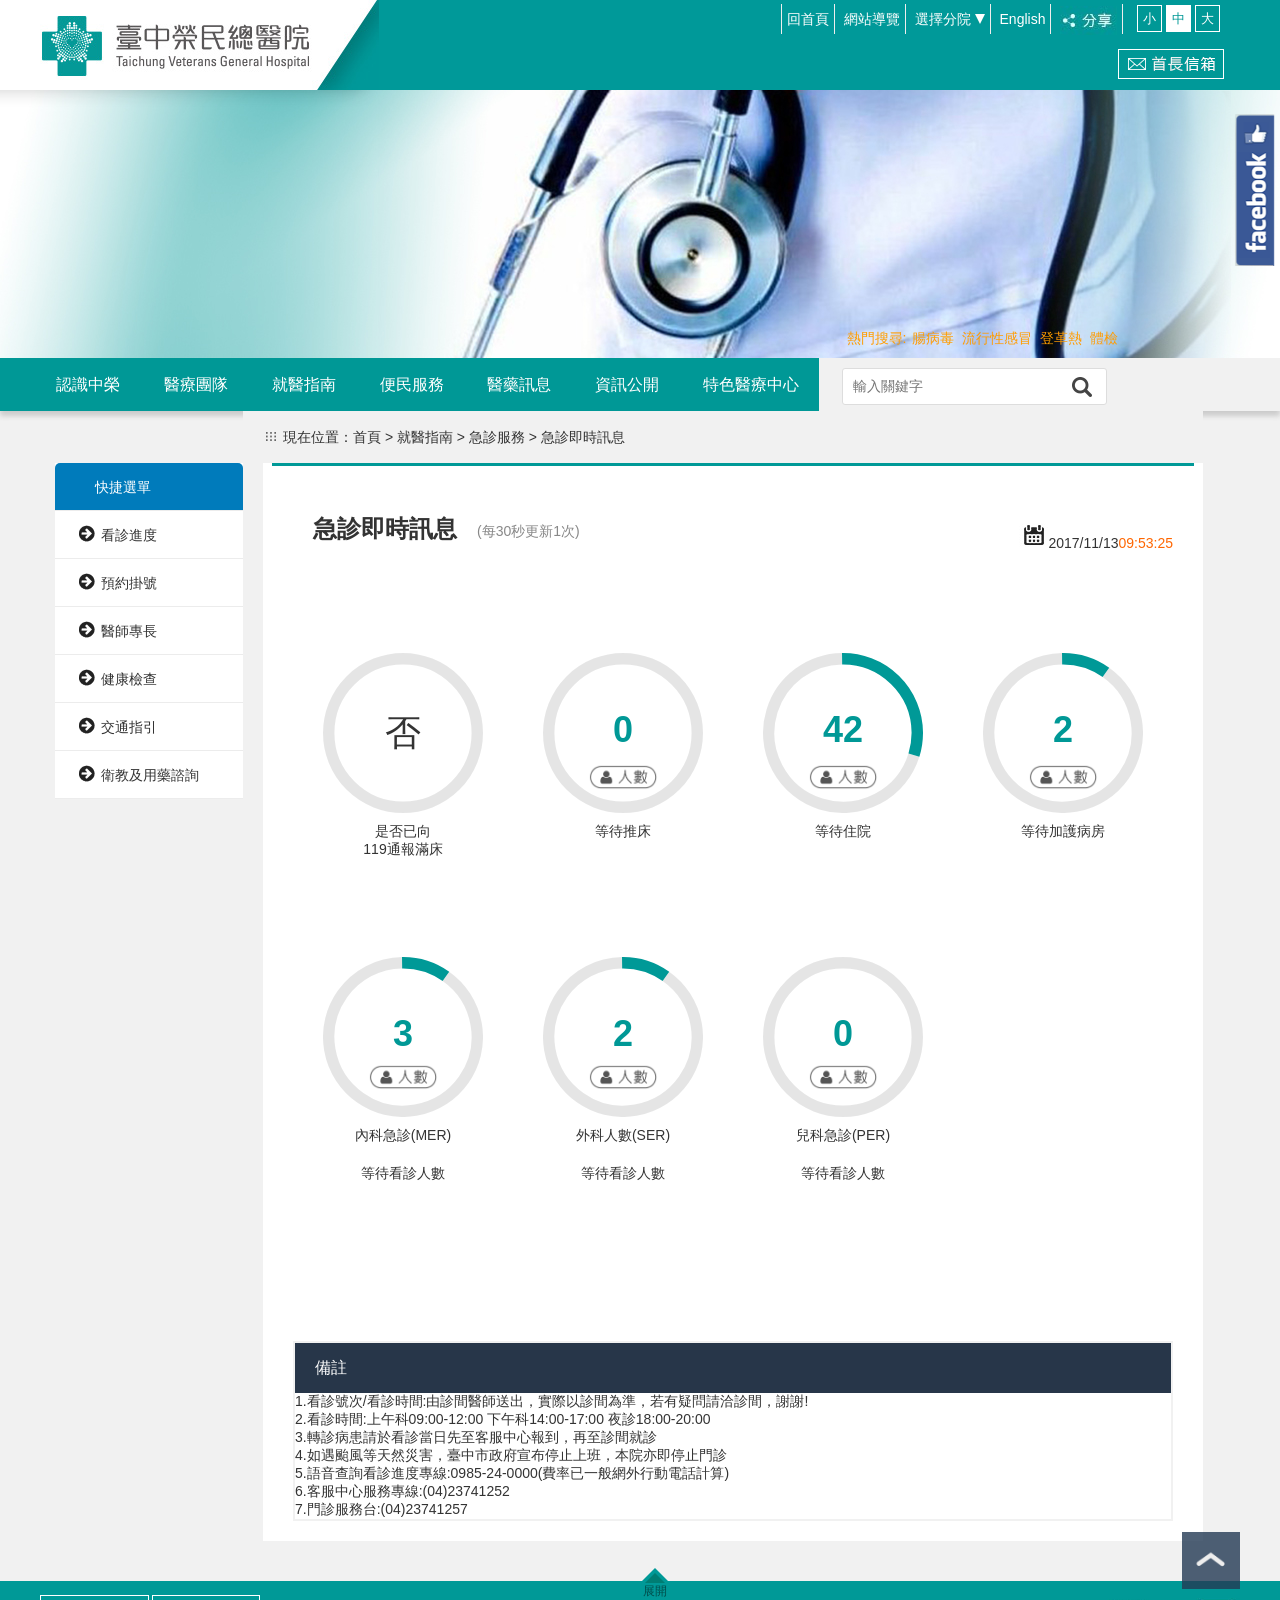
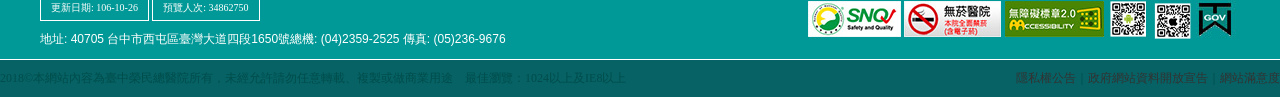
==== commit aa8cece1: "8" ====
--- a/yiyuan/急診即時訊息.html
+++ b/yiyuan/急診即時訊息.html
@@ -20,6 +20,7 @@
     
 </head>
 <body id="body">
+
     <header class="header danwei-header" id="header">
 
         <div class="top-col">
@@ -54,14 +55,11 @@
 
         </div>
 
-
         <div class="mw-top second-col clearfix">
-
 
             <a href="index.html" >
                         <img class="logo-col" src="assets/img/danwei/danwei_logo.jpg" />
             </a>
-
 
             <span class="link">
 
@@ -201,8 +199,7 @@
 
     </div>
 
-
-          <div class="themiddleof menu-list-col">
+   <div class="themiddleof menu-list-col">
         <div class="themiddleof1">
 
       	 <a href="###">認識中榮</a>
@@ -246,6 +243,8 @@
         
         </div>
         </div>
+
+
     <div class="content-col">
         <div class="content" >
             <div class="leftnavigation">
@@ -373,9 +372,8 @@
 					</div>
                    </div>
 	            </div>
-            </div>
-	   </div>
-    </div>
+
+
 </div>
 
 
@@ -692,13 +690,13 @@
 }
 
 
- 
-	    $(".header .menu .share .hover-col a").click(function()
-    {	$("#fb-page").toggle();
-	    $(this).parent().toggleClass("active");	
-    });
-	
-$(".header .menu .share .hover-col a").click(function(d, s, id) {	
+
+$(".header .hover-col a").click(function()
+{	$("#fb-page").toggle();
+    $(this).parent().toggleClass("active");
+});
+
+$(".header .hover-col a").click(function(d, s, id) {
 
   var js, fjs = d.getElementsByTagName(s)[0];
   if (d.getElementById(id)) return;
--- a/yiyuan/assets/css/main.css
+++ b/yiyuan/assets/css/main.css
@@ -156,7 +156,7 @@
 
 .zhankai .zhankai-btn img{position: relative;top:4px;margin:0 7px;}
 
-
+.themiddleof .themiddleof1 .menu-close{display: none;}
 .swiper-wrapper,.swiper-slide{height:auto!important;}
 
 .huodong{background: #f3f3f3;color:#b5b5b5;}
@@ -799,7 +799,7 @@
     .header .top-col{height:auto;}
     .header .search-col .input-col img{right:20px;top:18px;}
     .header .search-col .search-icon{left:5px;top:-38px;display: block;}
-    .header .search-col{width:100%;background: #fff;z-index:10;padding:10px 10px;box-sizing:border-box;border:1px solid #eee;margin:0;float:none;display: none;}
+    .header .search-col{width:100%;background: #fff;z-index:10000;padding:10px 10px;box-sizing:border-box;border:1px solid #eee;margin:0;float:none;display: none;}
     .header .search-col.active{display: block;}
     .header .search-col .input-col input{width:100%;display: block;border:1px solid #eee;padding:10px 10px;line-height: normal;height:auto;}
 
@@ -897,8 +897,8 @@
 
     .header .menu .share{display: none;}
     body.active .menu-list-col .menu-close{display: inline-block;position: absolute;right:2px;top:-16px;font-size:32px;color:#666;padding:16px 6px;margin:0;}
-    .header .menu-list{display: block;position: absolute;right:15px;top:16px;width:45px;z-index:1000;}
-    .danwei-header .menu-list{top:66px;}
+    .header .menu-list{display: block;position: absolute;right:15px;top:16px;width:45px;z-index:100;}
+    .danwei-header .menu-list{top:auto;bottom:26px;}
     .header .logo-right{display: none;}
     .header .left-text{display: none;}
     .search-col input{display: none;}
